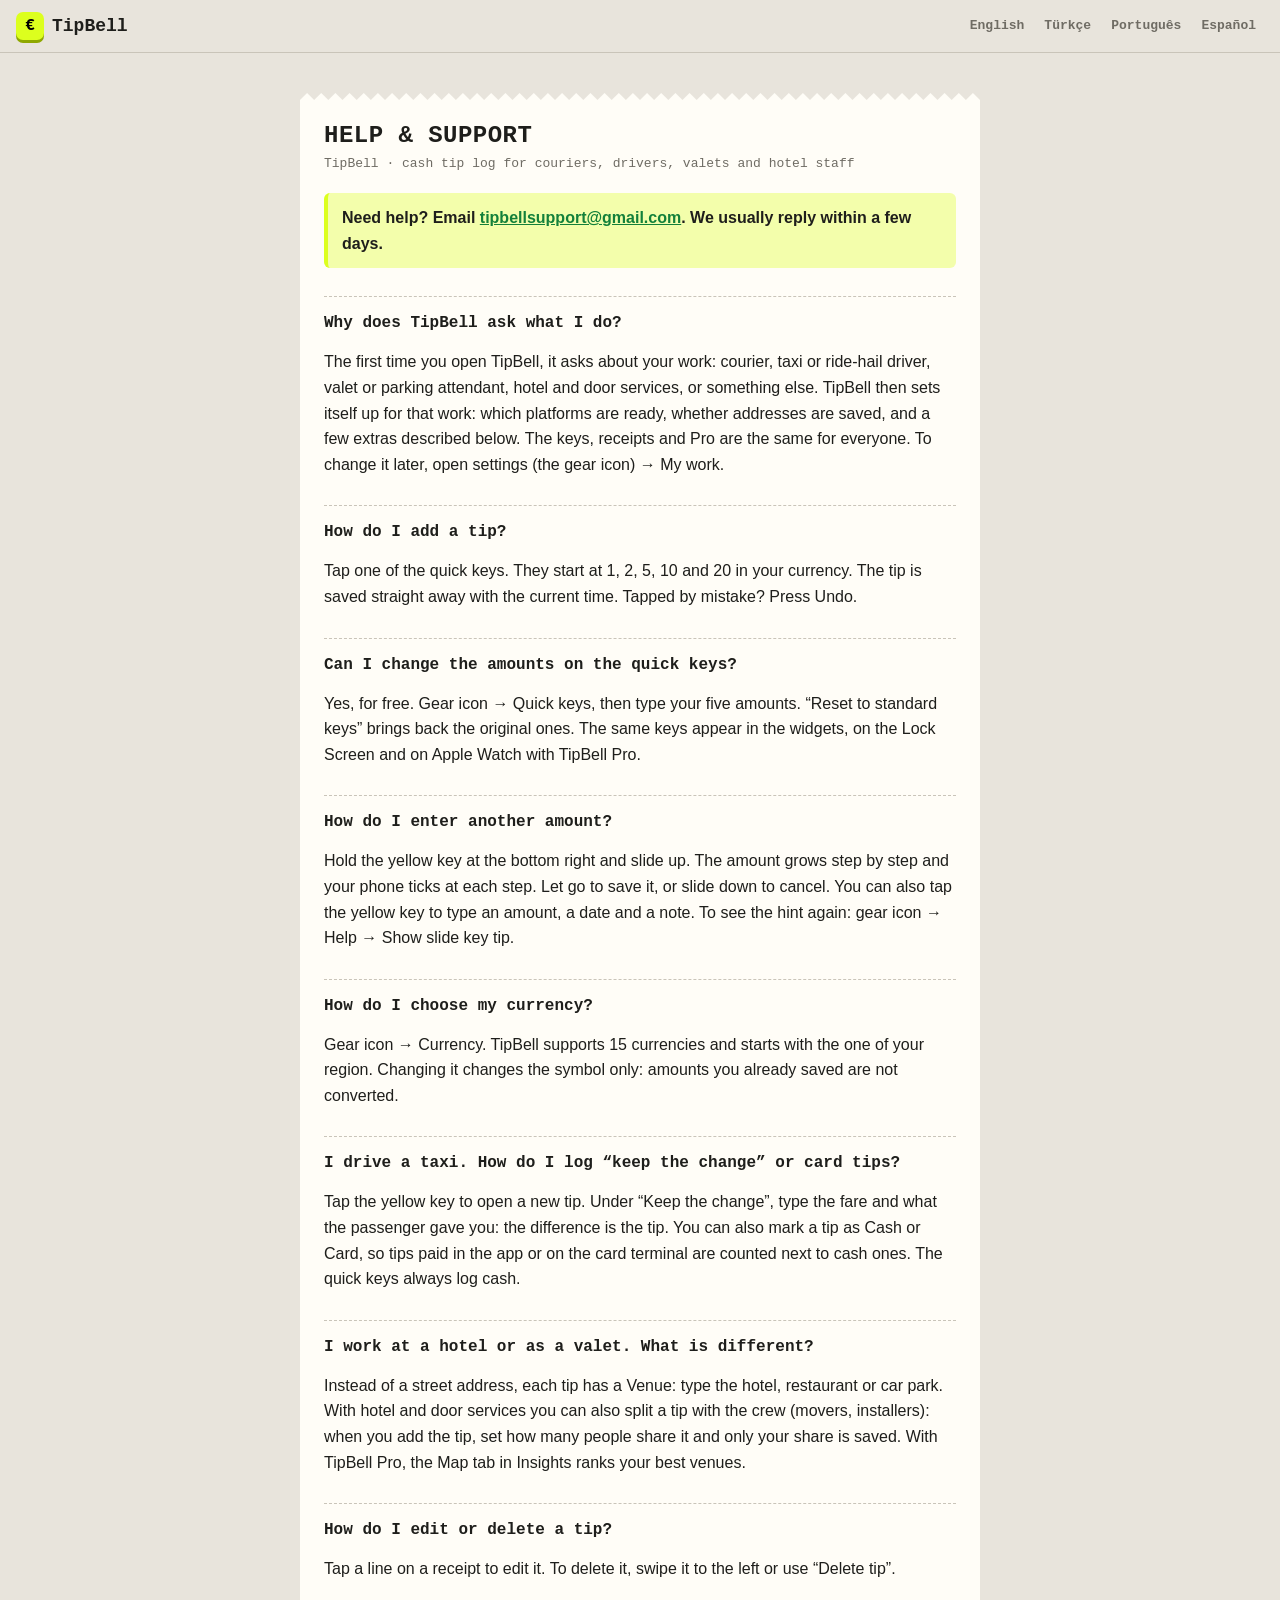
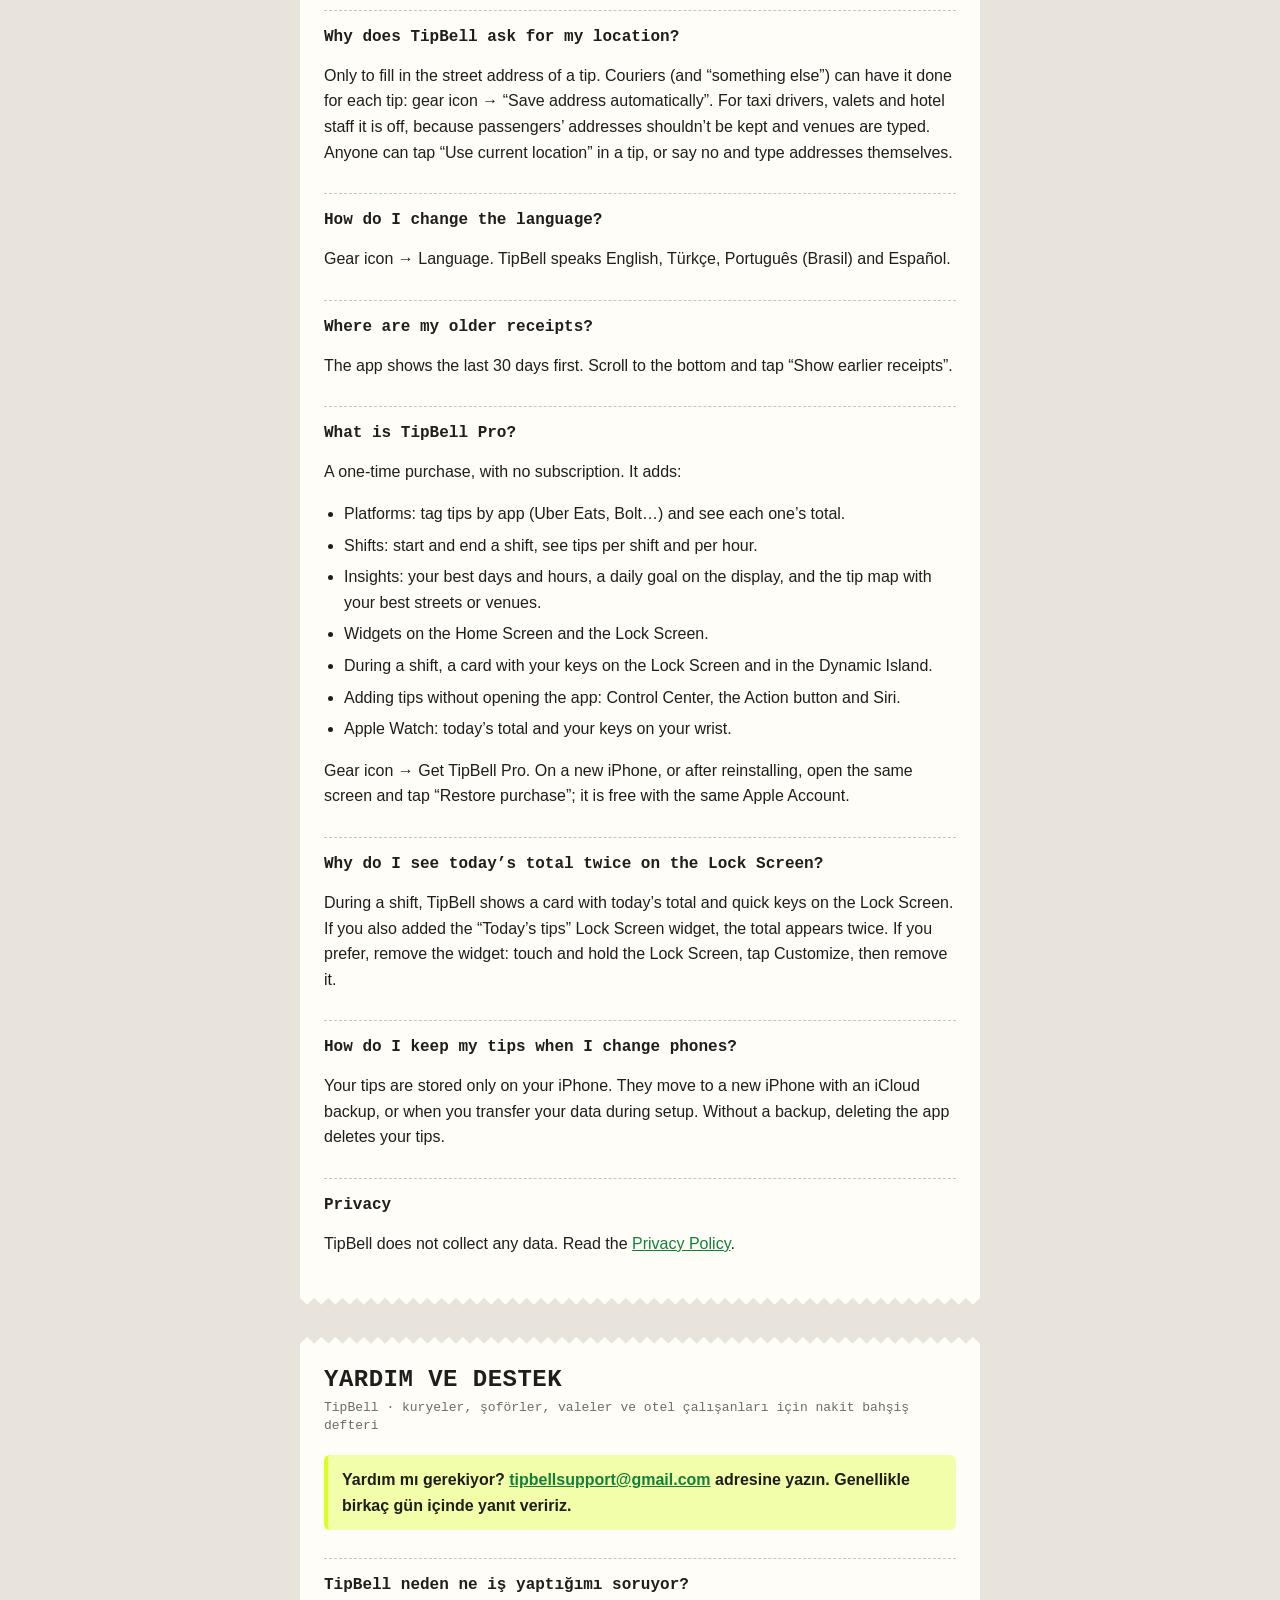
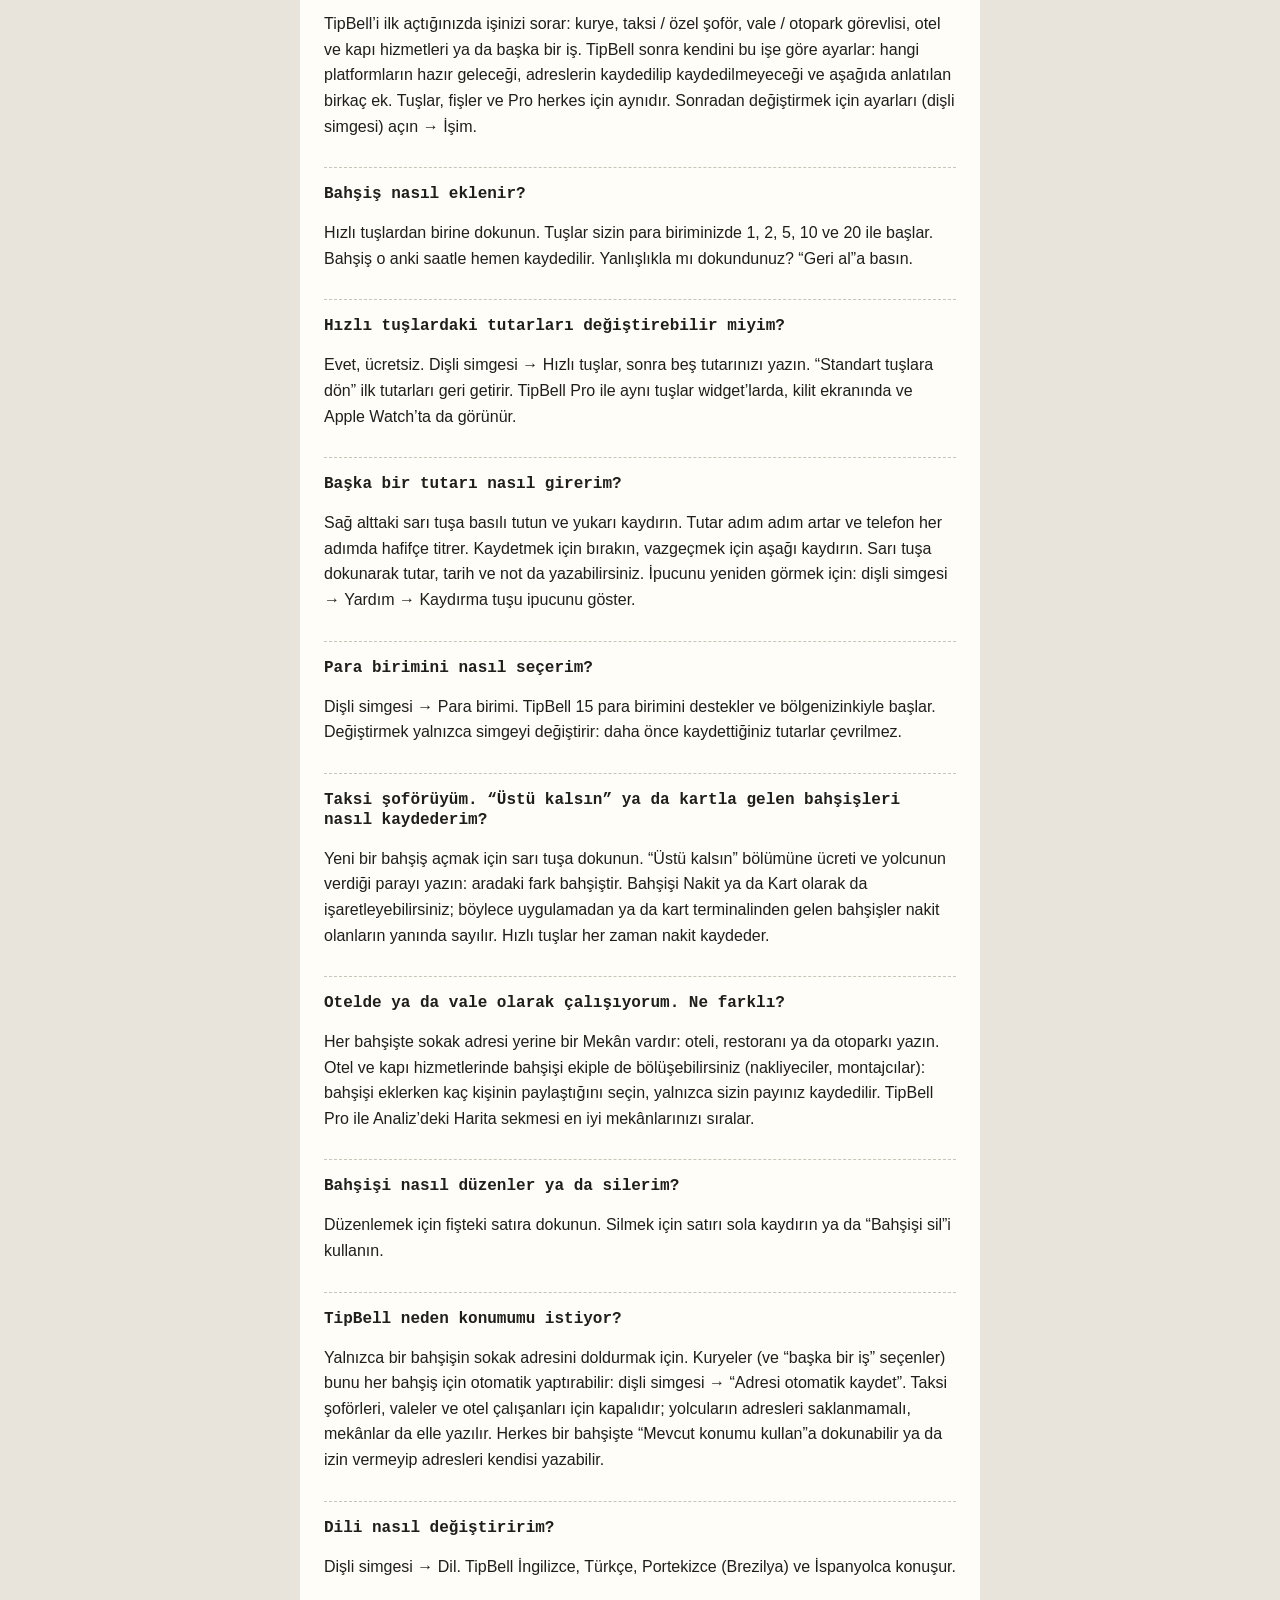
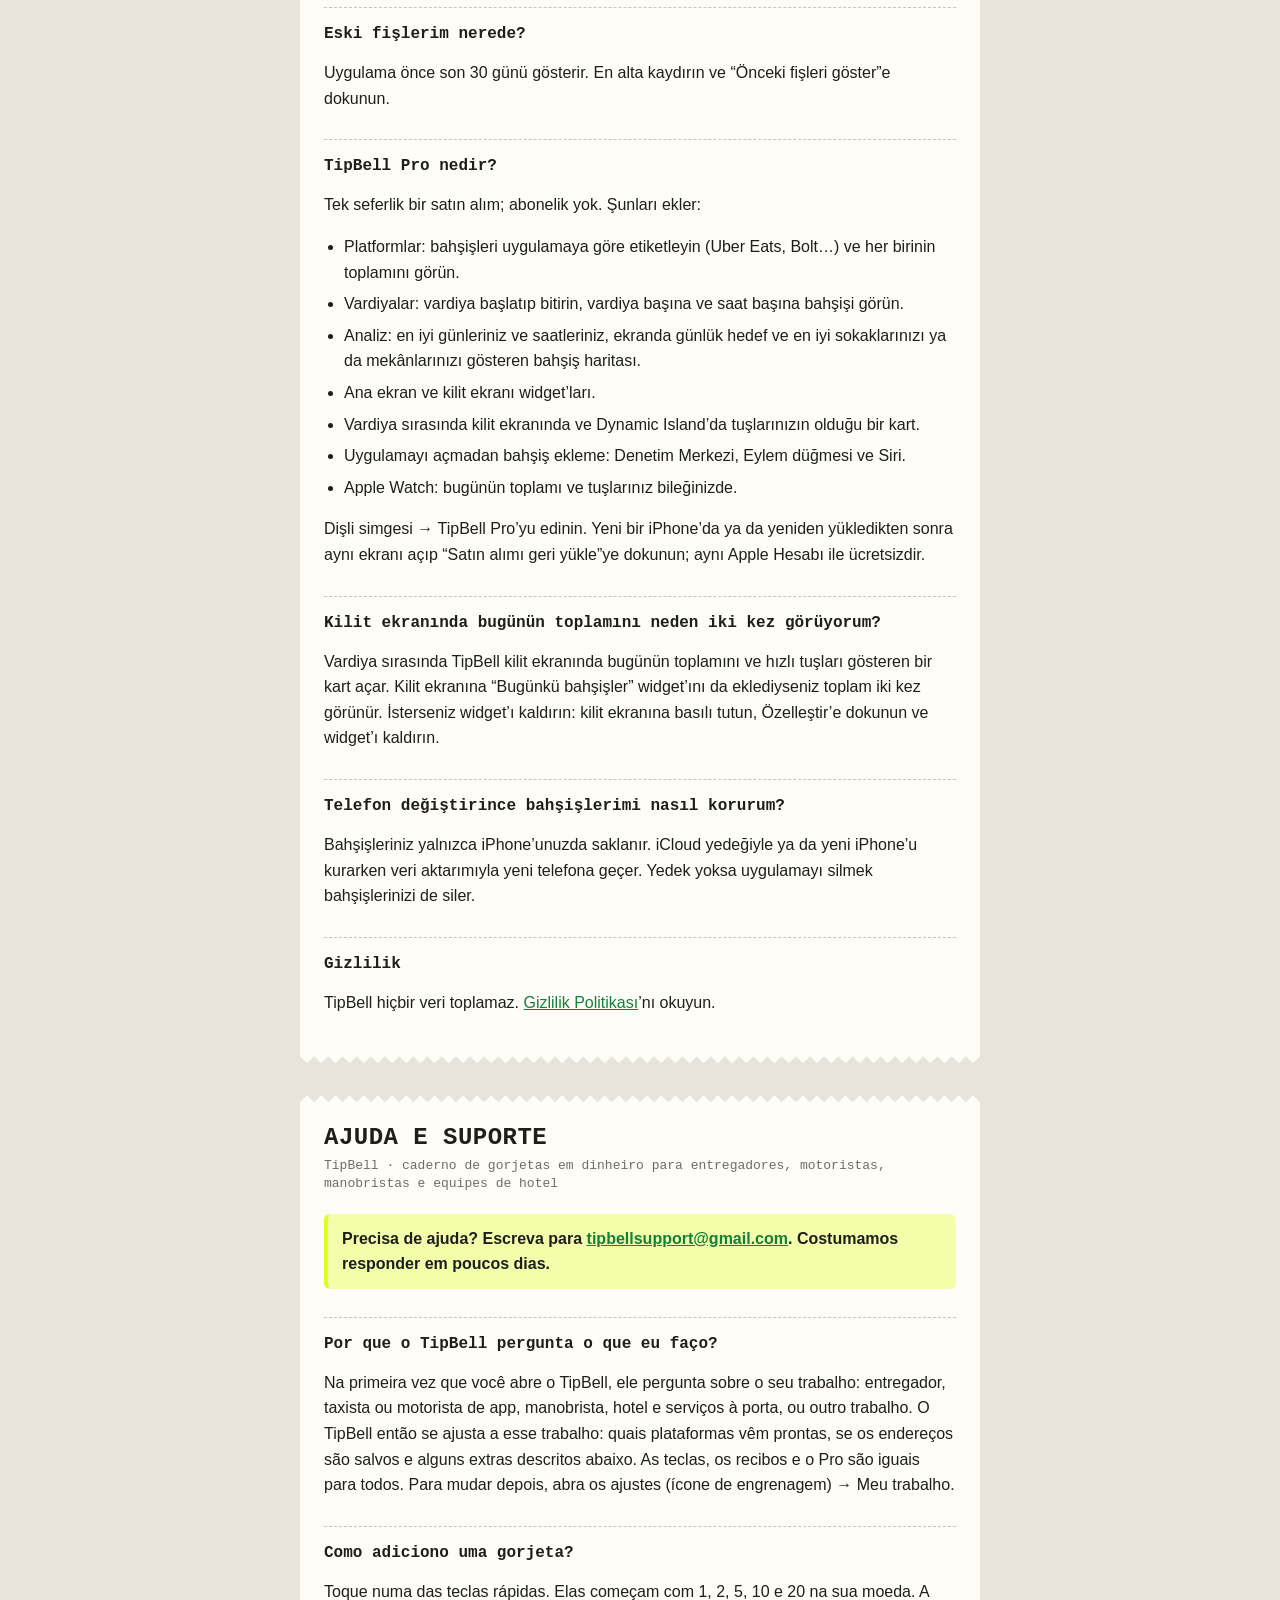
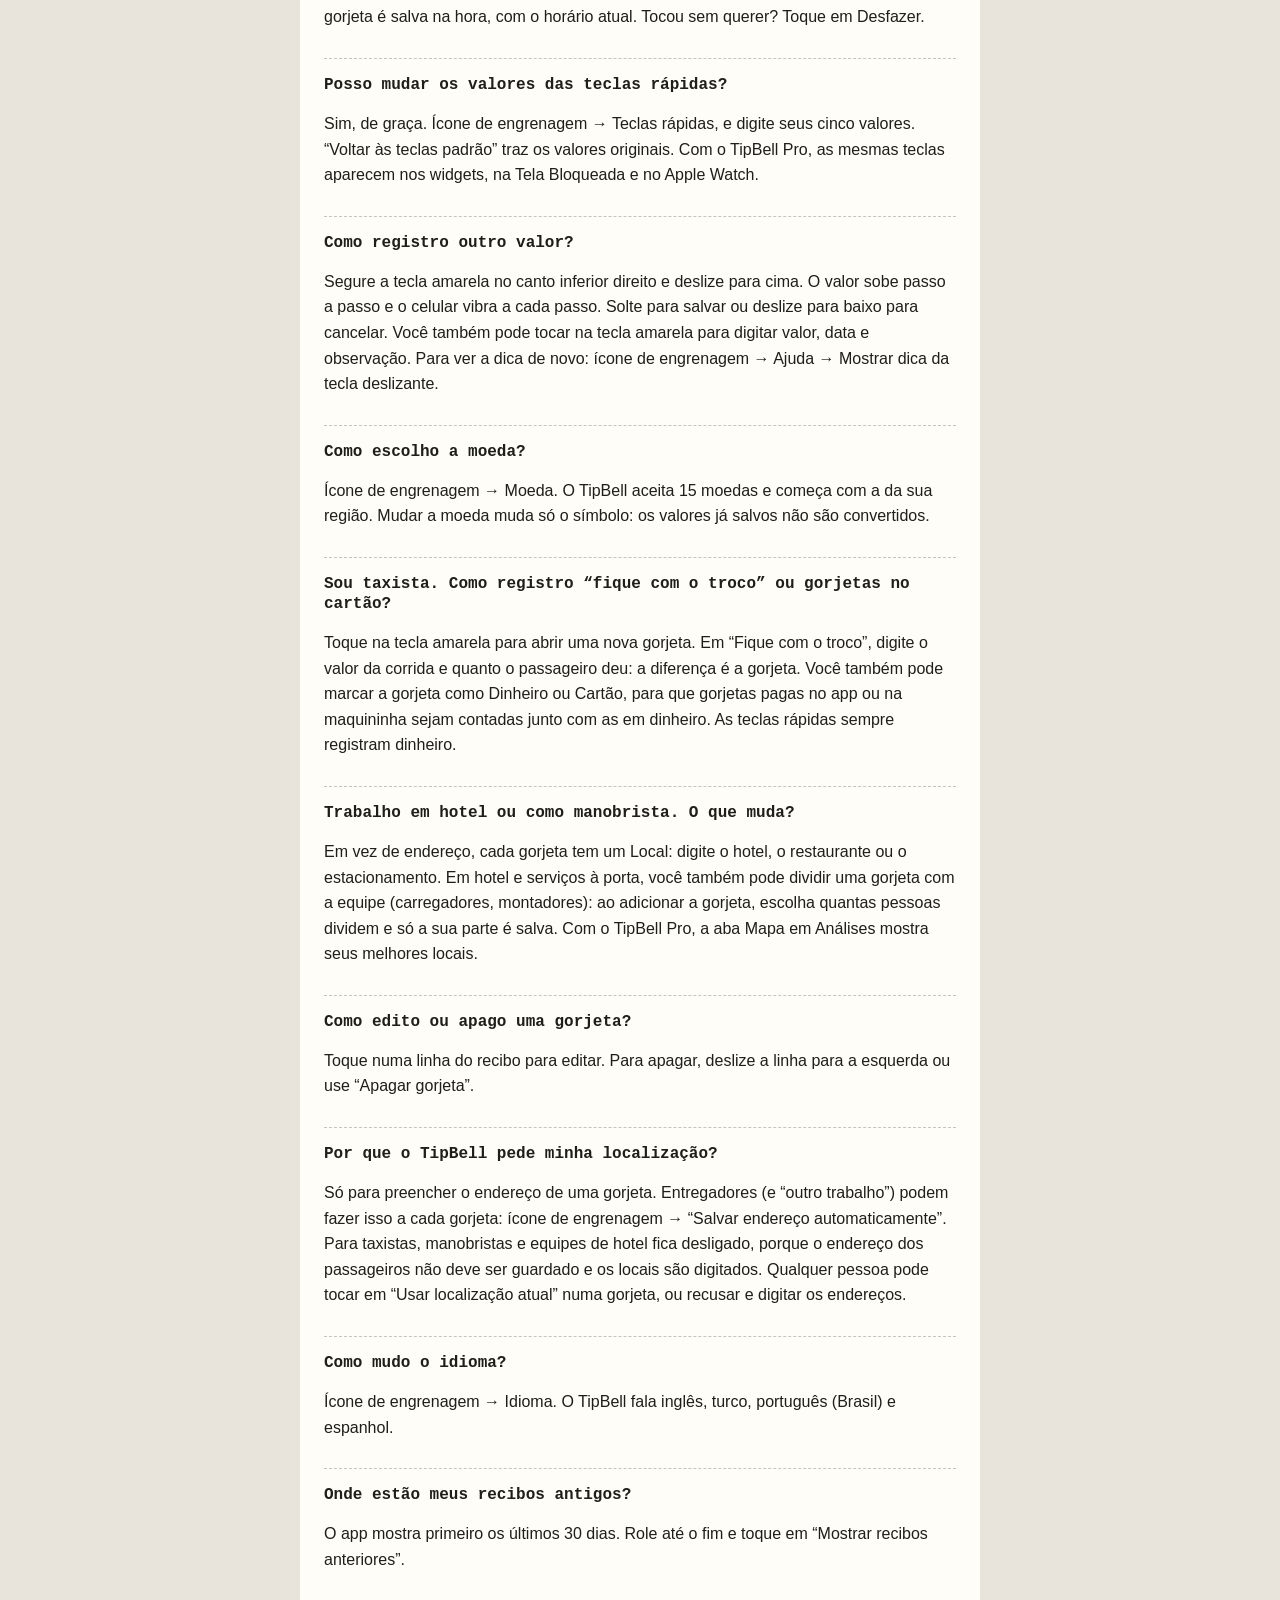
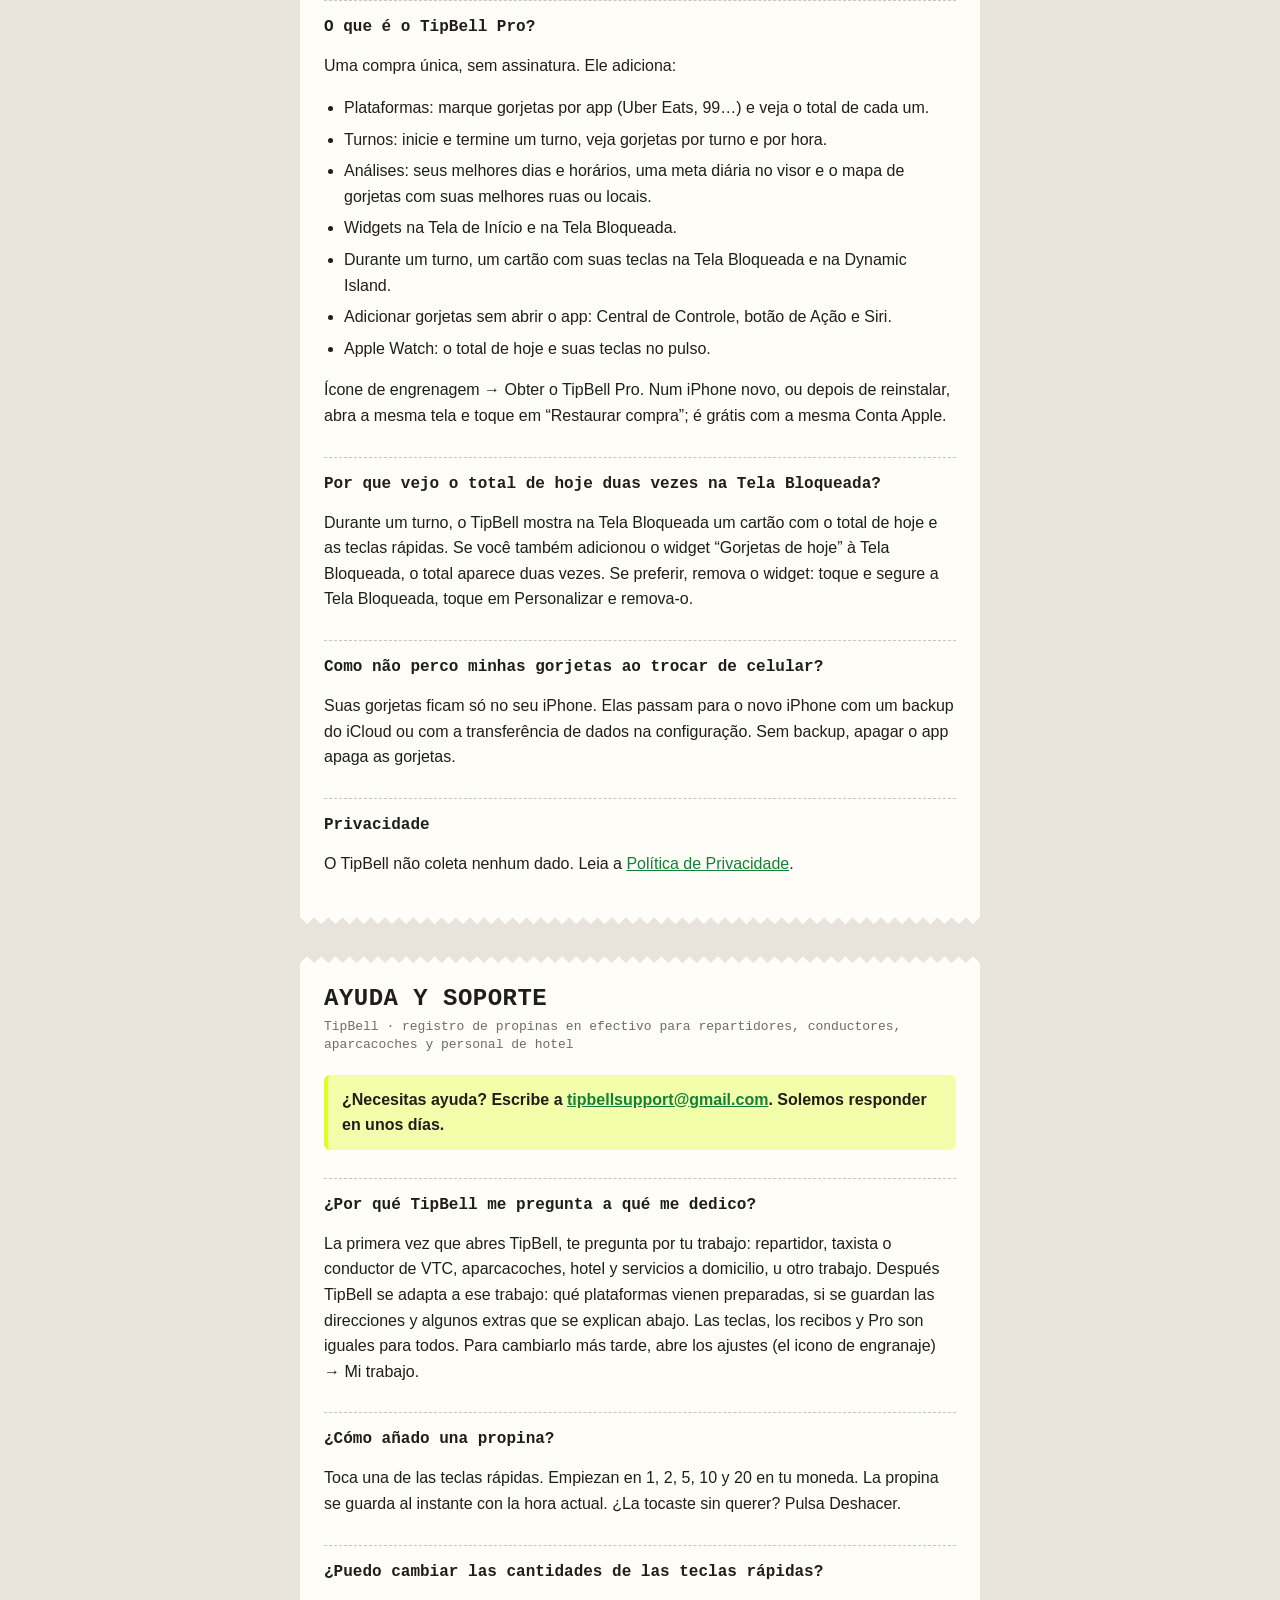
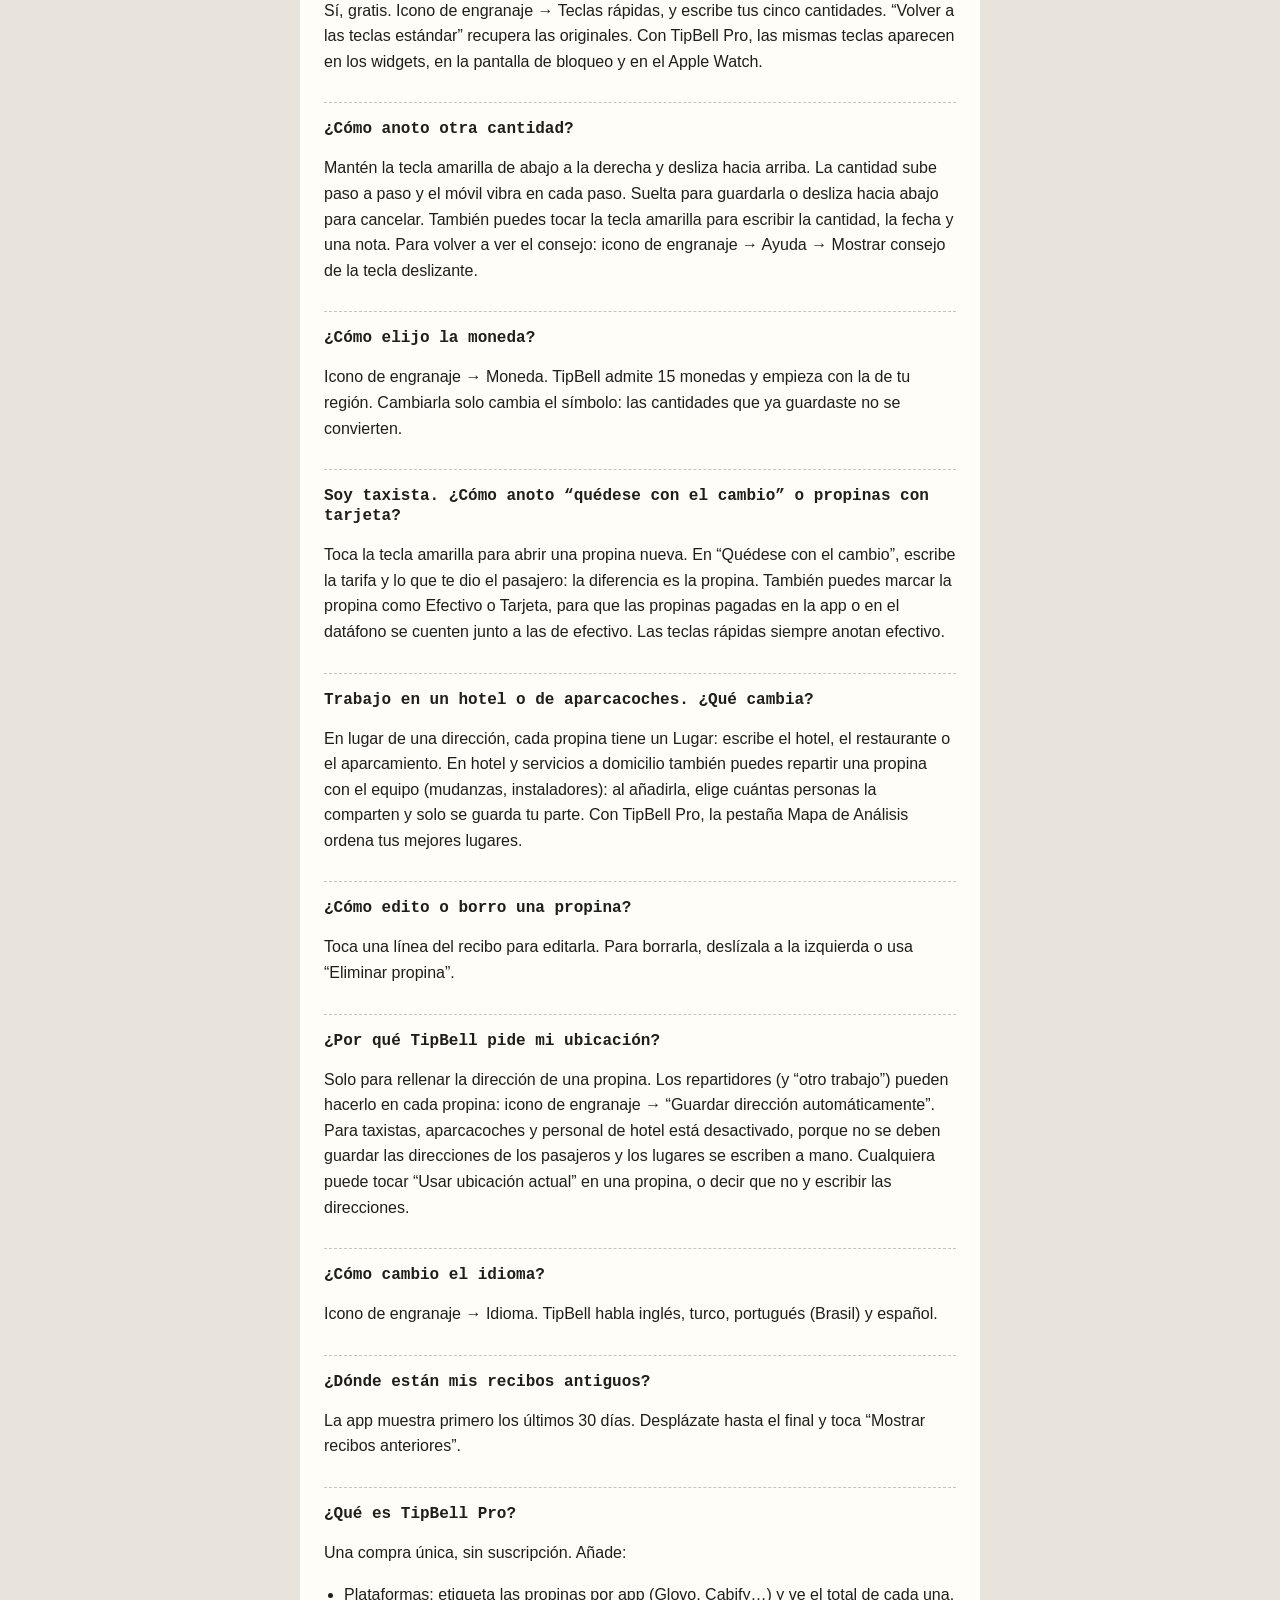
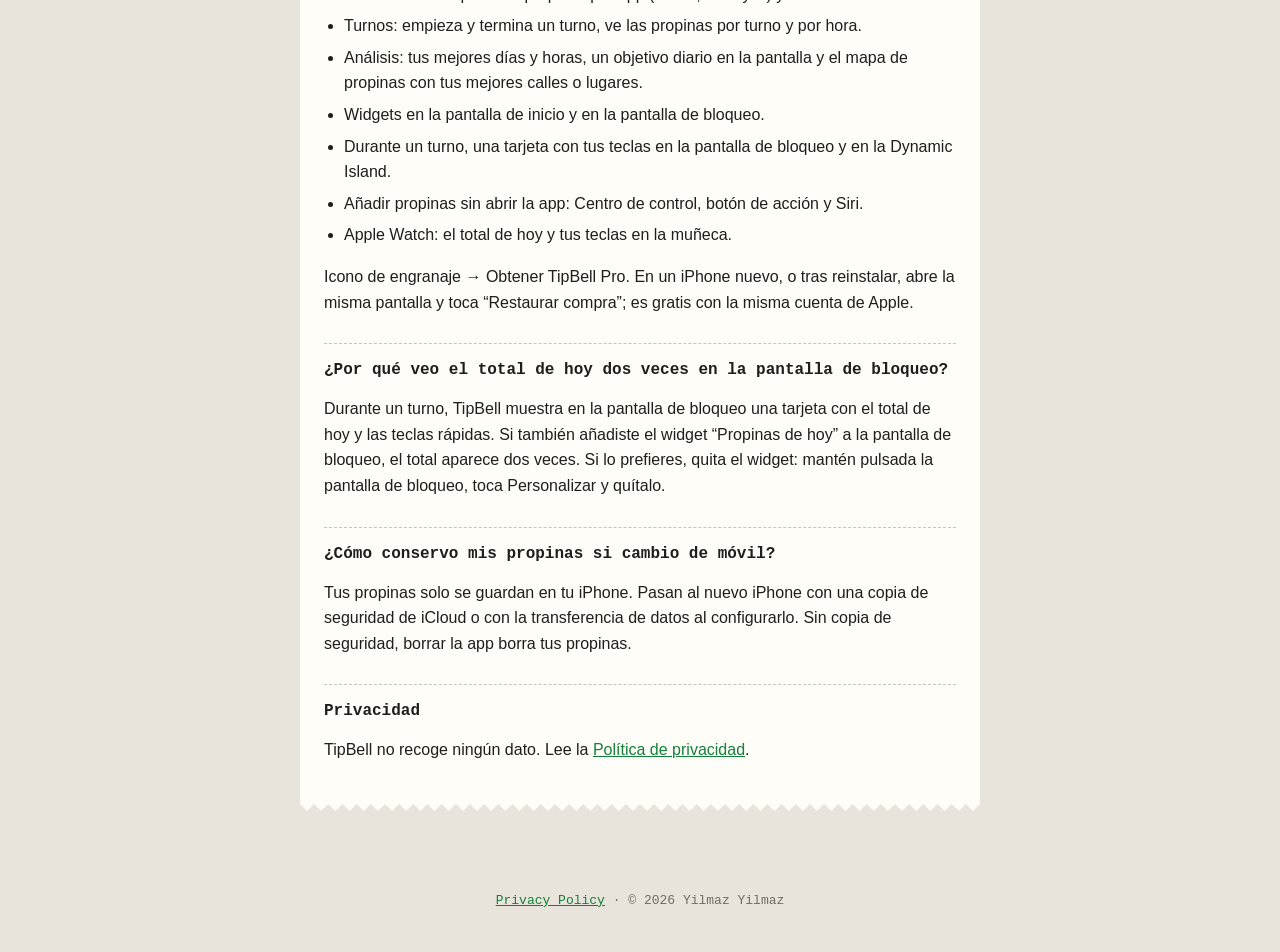
==== index.html @ 1936c44b "TipBell help and privacy pages" ====
<!doctype html>
<html lang="en">
<head>
<meta charset="utf-8">
<meta name="viewport" content="width=device-width, initial-scale=1">
<meta name="color-scheme" content="light dark">
<title>TipBell – Help &amp; Support</title>
<meta name="description" content="TipBell is a cash tip log for couriers, drivers, valets and hotel staff. Help, answers and contact.">
<link rel="stylesheet" href="style.css">
</head>
<body>
<header class="bar">
  <a class="brand" href="index.html"><span class="key">€</span>TipBell</a>
  <nav class="langs" aria-label="Language">
    <a href="#en" hreflang="en">English</a>
    <a href="#tr" hreflang="tr">Türkçe</a>
    <a href="#pt" hreflang="pt-BR">Português</a>
    <a href="#es" hreflang="es">Español</a>
  </nav>
</header>

<main>

<article class="receipt" id="en" lang="en">
  <h1>Help &amp; Support</h1>
  <p class="meta">TipBell · cash tip log for couriers, drivers, valets and hotel staff</p>
  <p class="lead">Need help? Email <a href="mailto:tipbellsupport@gmail.com">tipbellsupport@gmail.com</a>. We usually reply within a few days.</p>

  <h2>Why does TipBell ask what I do?</h2>
  <p>The first time you open TipBell, it asks about your work: courier, taxi or ride-hail driver, valet or parking attendant, hotel and door services, or something else. TipBell then sets itself up for that work: which platforms are ready, whether addresses are saved, and a few extras described below. The keys, receipts and Pro are the same for everyone. To change it later, open settings (the gear icon) → My work.</p>

  <h2>How do I add a tip?</h2>
  <p>Tap one of the quick keys. They start at 1, 2, 5, 10 and 20 in your currency. The tip is saved straight away with the current time. Tapped by mistake? Press Undo.</p>

  <h2>Can I change the amounts on the quick keys?</h2>
  <p>Yes, for free. Gear icon → Quick keys, then type your five amounts. “Reset to standard keys” brings back the original ones. The same keys appear in the widgets, on the Lock Screen and on Apple Watch with TipBell Pro.</p>

  <h2>How do I enter another amount?</h2>
  <p>Hold the yellow key at the bottom right and slide up. The amount grows step by step and your phone ticks at each step. Let go to save it, or slide down to cancel. You can also tap the yellow key to type an amount, a date and a note. To see the hint again: gear icon → Help → Show slide key tip.</p>

  <h2>How do I choose my currency?</h2>
  <p>Gear icon → Currency. TipBell supports 15 currencies and starts with the one of your region. Changing it changes the symbol only: amounts you already saved are not converted.</p>

  <h2>I drive a taxi. How do I log “keep the change” or card tips?</h2>
  <p>Tap the yellow key to open a new tip. Under “Keep the change”, type the fare and what the passenger gave you: the difference is the tip. You can also mark a tip as Cash or Card, so tips paid in the app or on the card terminal are counted next to cash ones. The quick keys always log cash.</p>

  <h2>I work at a hotel or as a valet. What is different?</h2>
  <p>Instead of a street address, each tip has a Venue: type the hotel, restaurant or car park. With hotel and door services you can also split a tip with the crew (movers, installers): when you add the tip, set how many people share it and only your share is saved. With TipBell Pro, the Map tab in Insights ranks your best venues.</p>

  <h2>How do I edit or delete a tip?</h2>
  <p>Tap a line on a receipt to edit it. To delete it, swipe it to the left or use “Delete tip”.</p>

  <h2>Why does TipBell ask for my location?</h2>
  <p>Only to fill in the street address of a tip. Couriers (and “something else”) can have it done for each tip: gear icon → “Save address automatically”. For taxi drivers, valets and hotel staff it is off, because passengers’ addresses shouldn’t be kept and venues are typed. Anyone can tap “Use current location” in a tip, or say no and type addresses themselves.</p>

  <h2>How do I change the language?</h2>
  <p>Gear icon → Language. TipBell speaks English, Türkçe, Português (Brasil) and Español.</p>

  <h2>Where are my older receipts?</h2>
  <p>The app shows the last 30 days first. Scroll to the bottom and tap “Show earlier receipts”.</p>

  <h2>What is TipBell Pro?</h2>
  <p>A one-time purchase, with no subscription. It adds:</p>
  <ul>
    <li>Platforms: tag tips by app (Uber Eats, Bolt…) and see each one’s total.</li>
    <li>Shifts: start and end a shift, see tips per shift and per hour.</li>
    <li>Insights: your best days and hours, a daily goal on the display, and the tip map with your best streets or venues.</li>
    <li>Widgets on the Home Screen and the Lock Screen.</li>
    <li>During a shift, a card with your keys on the Lock Screen and in the Dynamic Island.</li>
    <li>Adding tips without opening the app: Control Center, the Action button and Siri.</li>
    <li>Apple Watch: today’s total and your keys on your wrist.</li>
  </ul>
  <p>Gear icon → Get TipBell Pro. On a new iPhone, or after reinstalling, open the same screen and tap “Restore purchase”; it is free with the same Apple Account.</p>

  <h2>Why do I see today’s total twice on the Lock Screen?</h2>
  <p>During a shift, TipBell shows a card with today’s total and quick keys on the Lock Screen. If you also added the “Today’s tips” Lock Screen widget, the total appears twice. If you prefer, remove the widget: touch and hold the Lock Screen, tap Customize, then remove it.</p>

  <h2>How do I keep my tips when I change phones?</h2>
  <p>Your tips are stored only on your iPhone. They move to a new iPhone with an iCloud backup, or when you transfer your data during setup. Without a backup, deleting the app deletes your tips.</p>

  <h2>Privacy</h2>
  <p>TipBell does not collect any data. Read the <a href="privacy.html#en">Privacy Policy</a>.</p>
</article>

<article class="receipt" id="tr" lang="tr">
  <h1>Yardım ve Destek</h1>
  <p class="meta">TipBell · kuryeler, şoförler, valeler ve otel çalışanları için nakit bahşiş defteri</p>
  <p class="lead">Yardım mı gerekiyor? <a href="mailto:tipbellsupport@gmail.com">tipbellsupport@gmail.com</a> adresine yazın. Genellikle birkaç gün içinde yanıt veririz.</p>

  <h2>TipBell neden ne iş yaptığımı soruyor?</h2>
  <p>TipBell’i ilk açtığınızda işinizi sorar: kurye, taksi / özel şoför, vale / otopark görevlisi, otel ve kapı hizmetleri ya da başka bir iş. TipBell sonra kendini bu işe göre ayarlar: hangi platformların hazır geleceği, adreslerin kaydedilip kaydedilmeyeceği ve aşağıda anlatılan birkaç ek. Tuşlar, fişler ve Pro herkes için aynıdır. Sonradan değiştirmek için ayarları (dişli simgesi) açın → İşim.</p>

  <h2>Bahşiş nasıl eklenir?</h2>
  <p>Hızlı tuşlardan birine dokunun. Tuşlar sizin para biriminizde 1, 2, 5, 10 ve 20 ile başlar. Bahşiş o anki saatle hemen kaydedilir. Yanlışlıkla mı dokundunuz? “Geri al”a basın.</p>

  <h2>Hızlı tuşlardaki tutarları değiştirebilir miyim?</h2>
  <p>Evet, ücretsiz. Dişli simgesi → Hızlı tuşlar, sonra beş tutarınızı yazın. “Standart tuşlara dön” ilk tutarları geri getirir. TipBell Pro ile aynı tuşlar widget’larda, kilit ekranında ve Apple Watch’ta da görünür.</p>

  <h2>Başka bir tutarı nasıl girerim?</h2>
  <p>Sağ alttaki sarı tuşa basılı tutun ve yukarı kaydırın. Tutar adım adım artar ve telefon her adımda hafifçe titrer. Kaydetmek için bırakın, vazgeçmek için aşağı kaydırın. Sarı tuşa dokunarak tutar, tarih ve not da yazabilirsiniz. İpucunu yeniden görmek için: dişli simgesi → Yardım → Kaydırma tuşu ipucunu göster.</p>

  <h2>Para birimini nasıl seçerim?</h2>
  <p>Dişli simgesi → Para birimi. TipBell 15 para birimini destekler ve bölgenizinkiyle başlar. Değiştirmek yalnızca simgeyi değiştirir: daha önce kaydettiğiniz tutarlar çevrilmez.</p>

  <h2>Taksi şoförüyüm. “Üstü kalsın” ya da kartla gelen bahşişleri nasıl kaydederim?</h2>
  <p>Yeni bir bahşiş açmak için sarı tuşa dokunun. “Üstü kalsın” bölümüne ücreti ve yolcunun verdiği parayı yazın: aradaki fark bahşiştir. Bahşişi Nakit ya da Kart olarak da işaretleyebilirsiniz; böylece uygulamadan ya da kart terminalinden gelen bahşişler nakit olanların yanında sayılır. Hızlı tuşlar her zaman nakit kaydeder.</p>

  <h2>Otelde ya da vale olarak çalışıyorum. Ne farklı?</h2>
  <p>Her bahşişte sokak adresi yerine bir Mekân vardır: oteli, restoranı ya da otoparkı yazın. Otel ve kapı hizmetlerinde bahşişi ekiple de bölüşebilirsiniz (nakliyeciler, montajcılar): bahşişi eklerken kaç kişinin paylaştığını seçin, yalnızca sizin payınız kaydedilir. TipBell Pro ile Analiz’deki Harita sekmesi en iyi mekânlarınızı sıralar.</p>

  <h2>Bahşişi nasıl düzenler ya da silerim?</h2>
  <p>Düzenlemek için fişteki satıra dokunun. Silmek için satırı sola kaydırın ya da “Bahşişi sil”i kullanın.</p>

  <h2>TipBell neden konumumu istiyor?</h2>
  <p>Yalnızca bir bahşişin sokak adresini doldurmak için. Kuryeler (ve “başka bir iş” seçenler) bunu her bahşiş için otomatik yaptırabilir: dişli simgesi → “Adresi otomatik kaydet”. Taksi şoförleri, valeler ve otel çalışanları için kapalıdır; yolcuların adresleri saklanmamalı, mekânlar da elle yazılır. Herkes bir bahşişte “Mevcut konumu kullan”a dokunabilir ya da izin vermeyip adresleri kendisi yazabilir.</p>

  <h2>Dili nasıl değiştiririm?</h2>
  <p>Dişli simgesi → Dil. TipBell İngilizce, Türkçe, Portekizce (Brezilya) ve İspanyolca konuşur.</p>

  <h2>Eski fişlerim nerede?</h2>
  <p>Uygulama önce son 30 günü gösterir. En alta kaydırın ve “Önceki fişleri göster”e dokunun.</p>

  <h2>TipBell Pro nedir?</h2>
  <p>Tek seferlik bir satın alım; abonelik yok. Şunları ekler:</p>
  <ul>
    <li>Platformlar: bahşişleri uygulamaya göre etiketleyin (Uber Eats, Bolt…) ve her birinin toplamını görün.</li>
    <li>Vardiyalar: vardiya başlatıp bitirin, vardiya başına ve saat başına bahşişi görün.</li>
    <li>Analiz: en iyi günleriniz ve saatleriniz, ekranda günlük hedef ve en iyi sokaklarınızı ya da mekânlarınızı gösteren bahşiş haritası.</li>
    <li>Ana ekran ve kilit ekranı widget’ları.</li>
    <li>Vardiya sırasında kilit ekranında ve Dynamic Island’da tuşlarınızın olduğu bir kart.</li>
    <li>Uygulamayı açmadan bahşiş ekleme: Denetim Merkezi, Eylem düğmesi ve Siri.</li>
    <li>Apple Watch: bugünün toplamı ve tuşlarınız bileğinizde.</li>
  </ul>
  <p>Dişli simgesi → TipBell Pro’yu edinin. Yeni bir iPhone’da ya da yeniden yükledikten sonra aynı ekranı açıp “Satın alımı geri yükle”ye dokunun; aynı Apple Hesabı ile ücretsizdir.</p>

  <h2>Kilit ekranında bugünün toplamını neden iki kez görüyorum?</h2>
  <p>Vardiya sırasında TipBell kilit ekranında bugünün toplamını ve hızlı tuşları gösteren bir kart açar. Kilit ekranına “Bugünkü bahşişler” widget’ını da eklediyseniz toplam iki kez görünür. İsterseniz widget’ı kaldırın: kilit ekranına basılı tutun, Özelleştir’e dokunun ve widget’ı kaldırın.</p>

  <h2>Telefon değiştirince bahşişlerimi nasıl korurum?</h2>
  <p>Bahşişleriniz yalnızca iPhone’unuzda saklanır. iCloud yedeğiyle ya da yeni iPhone’u kurarken veri aktarımıyla yeni telefona geçer. Yedek yoksa uygulamayı silmek bahşişlerinizi de siler.</p>

  <h2>Gizlilik</h2>
  <p>TipBell hiçbir veri toplamaz. <a href="privacy.html#tr">Gizlilik Politikası</a>’nı okuyun.</p>
</article>

<article class="receipt" id="pt" lang="pt-BR">
  <h1>Ajuda e Suporte</h1>
  <p class="meta">TipBell · caderno de gorjetas em dinheiro para entregadores, motoristas, manobristas e equipes de hotel</p>
  <p class="lead">Precisa de ajuda? Escreva para <a href="mailto:tipbellsupport@gmail.com">tipbellsupport@gmail.com</a>. Costumamos responder em poucos dias.</p>

  <h2>Por que o TipBell pergunta o que eu faço?</h2>
  <p>Na primeira vez que você abre o TipBell, ele pergunta sobre o seu trabalho: entregador, taxista ou motorista de app, manobrista, hotel e serviços à porta, ou outro trabalho. O TipBell então se ajusta a esse trabalho: quais plataformas vêm prontas, se os endereços são salvos e alguns extras descritos abaixo. As teclas, os recibos e o Pro são iguais para todos. Para mudar depois, abra os ajustes (ícone de engrenagem) → Meu trabalho.</p>

  <h2>Como adiciono uma gorjeta?</h2>
  <p>Toque numa das teclas rápidas. Elas começam com 1, 2, 5, 10 e 20 na sua moeda. A gorjeta é salva na hora, com o horário atual. Tocou sem querer? Toque em Desfazer.</p>

  <h2>Posso mudar os valores das teclas rápidas?</h2>
  <p>Sim, de graça. Ícone de engrenagem → Teclas rápidas, e digite seus cinco valores. “Voltar às teclas padrão” traz os valores originais. Com o TipBell Pro, as mesmas teclas aparecem nos widgets, na Tela Bloqueada e no Apple Watch.</p>

  <h2>Como registro outro valor?</h2>
  <p>Segure a tecla amarela no canto inferior direito e deslize para cima. O valor sobe passo a passo e o celular vibra a cada passo. Solte para salvar ou deslize para baixo para cancelar. Você também pode tocar na tecla amarela para digitar valor, data e observação. Para ver a dica de novo: ícone de engrenagem → Ajuda → Mostrar dica da tecla deslizante.</p>

  <h2>Como escolho a moeda?</h2>
  <p>Ícone de engrenagem → Moeda. O TipBell aceita 15 moedas e começa com a da sua região. Mudar a moeda muda só o símbolo: os valores já salvos não são convertidos.</p>

  <h2>Sou taxista. Como registro “fique com o troco” ou gorjetas no cartão?</h2>
  <p>Toque na tecla amarela para abrir uma nova gorjeta. Em “Fique com o troco”, digite o valor da corrida e quanto o passageiro deu: a diferença é a gorjeta. Você também pode marcar a gorjeta como Dinheiro ou Cartão, para que gorjetas pagas no app ou na maquininha sejam contadas junto com as em dinheiro. As teclas rápidas sempre registram dinheiro.</p>

  <h2>Trabalho em hotel ou como manobrista. O que muda?</h2>
  <p>Em vez de endereço, cada gorjeta tem um Local: digite o hotel, o restaurante ou o estacionamento. Em hotel e serviços à porta, você também pode dividir uma gorjeta com a equipe (carregadores, montadores): ao adicionar a gorjeta, escolha quantas pessoas dividem e só a sua parte é salva. Com o TipBell Pro, a aba Mapa em Análises mostra seus melhores locais.</p>

  <h2>Como edito ou apago uma gorjeta?</h2>
  <p>Toque numa linha do recibo para editar. Para apagar, deslize a linha para a esquerda ou use “Apagar gorjeta”.</p>

  <h2>Por que o TipBell pede minha localização?</h2>
  <p>Só para preencher o endereço de uma gorjeta. Entregadores (e “outro trabalho”) podem fazer isso a cada gorjeta: ícone de engrenagem → “Salvar endereço automaticamente”. Para taxistas, manobristas e equipes de hotel fica desligado, porque o endereço dos passageiros não deve ser guardado e os locais são digitados. Qualquer pessoa pode tocar em “Usar localização atual” numa gorjeta, ou recusar e digitar os endereços.</p>

  <h2>Como mudo o idioma?</h2>
  <p>Ícone de engrenagem → Idioma. O TipBell fala inglês, turco, português (Brasil) e espanhol.</p>

  <h2>Onde estão meus recibos antigos?</h2>
  <p>O app mostra primeiro os últimos 30 dias. Role até o fim e toque em “Mostrar recibos anteriores”.</p>

  <h2>O que é o TipBell Pro?</h2>
  <p>Uma compra única, sem assinatura. Ele adiciona:</p>
  <ul>
    <li>Plataformas: marque gorjetas por app (Uber Eats, 99…) e veja o total de cada um.</li>
    <li>Turnos: inicie e termine um turno, veja gorjetas por turno e por hora.</li>
    <li>Análises: seus melhores dias e horários, uma meta diária no visor e o mapa de gorjetas com suas melhores ruas ou locais.</li>
    <li>Widgets na Tela de Início e na Tela Bloqueada.</li>
    <li>Durante um turno, um cartão com suas teclas na Tela Bloqueada e na Dynamic Island.</li>
    <li>Adicionar gorjetas sem abrir o app: Central de Controle, botão de Ação e Siri.</li>
    <li>Apple Watch: o total de hoje e suas teclas no pulso.</li>
  </ul>
  <p>Ícone de engrenagem → Obter o TipBell Pro. Num iPhone novo, ou depois de reinstalar, abra a mesma tela e toque em “Restaurar compra”; é grátis com a mesma Conta Apple.</p>

  <h2>Por que vejo o total de hoje duas vezes na Tela Bloqueada?</h2>
  <p>Durante um turno, o TipBell mostra na Tela Bloqueada um cartão com o total de hoje e as teclas rápidas. Se você também adicionou o widget “Gorjetas de hoje” à Tela Bloqueada, o total aparece duas vezes. Se preferir, remova o widget: toque e segure a Tela Bloqueada, toque em Personalizar e remova-o.</p>

  <h2>Como não perco minhas gorjetas ao trocar de celular?</h2>
  <p>Suas gorjetas ficam só no seu iPhone. Elas passam para o novo iPhone com um backup do iCloud ou com a transferência de dados na configuração. Sem backup, apagar o app apaga as gorjetas.</p>

  <h2>Privacidade</h2>
  <p>O TipBell não coleta nenhum dado. Leia a <a href="privacy.html#pt">Política de Privacidade</a>.</p>
</article>

<article class="receipt" id="es" lang="es">
  <h1>Ayuda y soporte</h1>
  <p class="meta">TipBell · registro de propinas en efectivo para repartidores, conductores, aparcacoches y personal de hotel</p>
  <p class="lead">¿Necesitas ayuda? Escribe a <a href="mailto:tipbellsupport@gmail.com">tipbellsupport@gmail.com</a>. Solemos responder en unos días.</p>

  <h2>¿Por qué TipBell me pregunta a qué me dedico?</h2>
  <p>La primera vez que abres TipBell, te pregunta por tu trabajo: repartidor, taxista o conductor de VTC, aparcacoches, hotel y servicios a domicilio, u otro trabajo. Después TipBell se adapta a ese trabajo: qué plataformas vienen preparadas, si se guardan las direcciones y algunos extras que se explican abajo. Las teclas, los recibos y Pro son iguales para todos. Para cambiarlo más tarde, abre los ajustes (el icono de engranaje) → Mi trabajo.</p>

  <h2>¿Cómo añado una propina?</h2>
  <p>Toca una de las teclas rápidas. Empiezan en 1, 2, 5, 10 y 20 en tu moneda. La propina se guarda al instante con la hora actual. ¿La tocaste sin querer? Pulsa Deshacer.</p>

  <h2>¿Puedo cambiar las cantidades de las teclas rápidas?</h2>
  <p>Sí, gratis. Icono de engranaje → Teclas rápidas, y escribe tus cinco cantidades. “Volver a las teclas estándar” recupera las originales. Con TipBell Pro, las mismas teclas aparecen en los widgets, en la pantalla de bloqueo y en el Apple Watch.</p>

  <h2>¿Cómo anoto otra cantidad?</h2>
  <p>Mantén la tecla amarilla de abajo a la derecha y desliza hacia arriba. La cantidad sube paso a paso y el móvil vibra en cada paso. Suelta para guardarla o desliza hacia abajo para cancelar. También puedes tocar la tecla amarilla para escribir la cantidad, la fecha y una nota. Para volver a ver el consejo: icono de engranaje → Ayuda → Mostrar consejo de la tecla deslizante.</p>

  <h2>¿Cómo elijo la moneda?</h2>
  <p>Icono de engranaje → Moneda. TipBell admite 15 monedas y empieza con la de tu región. Cambiarla solo cambia el símbolo: las cantidades que ya guardaste no se convierten.</p>

  <h2>Soy taxista. ¿Cómo anoto “quédese con el cambio” o propinas con tarjeta?</h2>
  <p>Toca la tecla amarilla para abrir una propina nueva. En “Quédese con el cambio”, escribe la tarifa y lo que te dio el pasajero: la diferencia es la propina. También puedes marcar la propina como Efectivo o Tarjeta, para que las propinas pagadas en la app o en el datáfono se cuenten junto a las de efectivo. Las teclas rápidas siempre anotan efectivo.</p>

  <h2>Trabajo en un hotel o de aparcacoches. ¿Qué cambia?</h2>
  <p>En lugar de una dirección, cada propina tiene un Lugar: escribe el hotel, el restaurante o el aparcamiento. En hotel y servicios a domicilio también puedes repartir una propina con el equipo (mudanzas, instaladores): al añadirla, elige cuántas personas la comparten y solo se guarda tu parte. Con TipBell Pro, la pestaña Mapa de Análisis ordena tus mejores lugares.</p>

  <h2>¿Cómo edito o borro una propina?</h2>
  <p>Toca una línea del recibo para editarla. Para borrarla, deslízala a la izquierda o usa “Eliminar propina”.</p>

  <h2>¿Por qué TipBell pide mi ubicación?</h2>
  <p>Solo para rellenar la dirección de una propina. Los repartidores (y “otro trabajo”) pueden hacerlo en cada propina: icono de engranaje → “Guardar dirección automáticamente”. Para taxistas, aparcacoches y personal de hotel está desactivado, porque no se deben guardar las direcciones de los pasajeros y los lugares se escriben a mano. Cualquiera puede tocar “Usar ubicación actual” en una propina, o decir que no y escribir las direcciones.</p>

  <h2>¿Cómo cambio el idioma?</h2>
  <p>Icono de engranaje → Idioma. TipBell habla inglés, turco, portugués (Brasil) y español.</p>

  <h2>¿Dónde están mis recibos antiguos?</h2>
  <p>La app muestra primero los últimos 30 días. Desplázate hasta el final y toca “Mostrar recibos anteriores”.</p>

  <h2>¿Qué es TipBell Pro?</h2>
  <p>Una compra única, sin suscripción. Añade:</p>
  <ul>
    <li>Plataformas: etiqueta las propinas por app (Glovo, Cabify…) y ve el total de cada una.</li>
    <li>Turnos: empieza y termina un turno, ve las propinas por turno y por hora.</li>
    <li>Análisis: tus mejores días y horas, un objetivo diario en la pantalla y el mapa de propinas con tus mejores calles o lugares.</li>
    <li>Widgets en la pantalla de inicio y en la pantalla de bloqueo.</li>
    <li>Durante un turno, una tarjeta con tus teclas en la pantalla de bloqueo y en la Dynamic Island.</li>
    <li>Añadir propinas sin abrir la app: Centro de control, botón de acción y Siri.</li>
    <li>Apple Watch: el total de hoy y tus teclas en la muñeca.</li>
  </ul>
  <p>Icono de engranaje → Obtener TipBell Pro. En un iPhone nuevo, o tras reinstalar, abre la misma pantalla y toca “Restaurar compra”; es gratis con la misma cuenta de Apple.</p>

  <h2>¿Por qué veo el total de hoy dos veces en la pantalla de bloqueo?</h2>
  <p>Durante un turno, TipBell muestra en la pantalla de bloqueo una tarjeta con el total de hoy y las teclas rápidas. Si también añadiste el widget “Propinas de hoy” a la pantalla de bloqueo, el total aparece dos veces. Si lo prefieres, quita el widget: mantén pulsada la pantalla de bloqueo, toca Personalizar y quítalo.</p>

  <h2>¿Cómo conservo mis propinas si cambio de móvil?</h2>
  <p>Tus propinas solo se guardan en tu iPhone. Pasan al nuevo iPhone con una copia de seguridad de iCloud o con la transferencia de datos al configurarlo. Sin copia de seguridad, borrar la app borra tus propinas.</p>

  <h2>Privacidad</h2>
  <p>TipBell no recoge ningún dato. Lee la <a href="privacy.html#es">Política de privacidad</a>.</p>
</article>

</main>

<footer>
  <a href="privacy.html">Privacy Policy</a> · © 2026 Yilmaz Yilmaz
</footer>
</body>
</html>
---- style.css ----
/* TipBell website: receipt paper on a counter, same palette as the app. No external fonts or scripts. */
:root {
  --counter: #E8E4DC;
  --paper: #FFFDF7;
  --ink: #1E1E1B;
  --soft: #6F6C64;
  --rule: #C9C4B9;
  --hivis: #DCFF1E;
  --link: #13803A;
  --mono: ui-monospace, "SF Mono", Menlo, Consolas, monospace;
  --sans: -apple-system, BlinkMacSystemFont, "Segoe UI", Roboto, sans-serif;
}
@media (prefers-color-scheme: dark) {
  :root {
    --counter: #0C0D0C;
    --paper: #1F201D;
    --ink: #EEEBE3;
    --soft: #9C998F;
    --rule: #4A4A44;
    --link: #5DD68A;
  }
}

* { box-sizing: border-box; }

body {
  margin: 0;
  background: var(--counter);
  color: var(--ink);
  font: 16px/1.6 var(--sans);
  -webkit-text-size-adjust: 100%;
}

a { color: var(--link); }

.bar {
  position: sticky;
  top: 0;
  z-index: 1;
  display: flex;
  flex-wrap: wrap;
  align-items: center;
  justify-content: space-between;
  gap: 8px 16px;
  padding: 12px 16px;
  background: var(--counter);
  border-bottom: 1px solid var(--rule);
}

.brand {
  display: inline-flex;
  align-items: center;
  gap: 8px;
  font: 700 18px/1 var(--mono);
  color: var(--ink);
  text-decoration: none;
}

.brand .key {
  display: inline-grid;
  place-items: center;
  width: 28px;
  height: 28px;
  border-radius: 7px;
  background: var(--hivis);
  color: #000;
  box-shadow: 0 3px 0 #8FA800;
  font: 800 16px/1 var(--mono);
}

.langs { display: flex; flex-wrap: wrap; gap: 4px; }

.langs a {
  padding: 4px 8px;
  border-radius: 6px;
  font: 600 13px/1.4 var(--mono);
  color: var(--soft);
  text-decoration: none;
}

.langs a:hover, .langs a:focus-visible { background: var(--paper); color: var(--ink); }

main { padding: 8px 16px 48px; }

/* One receipt per language, with torn zig-zag edges. */
.receipt {
  position: relative;
  max-width: 680px;
  margin: 32px auto;
  padding: 28px 24px 32px;
  background: var(--paper);
  scroll-margin-top: 72px;
  /* Torn top and bottom edges (48 teeth, 7px deep). */
  clip-path: polygon(0 7px, 1.042% 0, 2.083% 7px, 3.125% 0, 4.167% 7px, 5.208% 0, 6.25% 7px, 7.292% 0, 8.333% 7px, 9.375% 0, 10.42% 7px, 11.46% 0, 12.5% 7px, 13.54% 0, 14.58% 7px, 15.62% 0, 16.67% 7px, 17.71% 0, 18.75% 7px, 19.79% 0, 20.83% 7px, 21.88% 0, 22.92% 7px, 23.96% 0, 25% 7px, 26.04% 0, 27.08% 7px, 28.12% 0, 29.17% 7px, 30.21% 0, 31.25% 7px, 32.29% 0, 33.33% 7px, 34.38% 0, 35.42% 7px, 36.46% 0, 37.5% 7px, 38.54% 0, 39.58% 7px, 40.62% 0, 41.67% 7px, 42.71% 0, 43.75% 7px, 44.79% 0, 45.83% 7px, 46.88% 0, 47.92% 7px, 48.96% 0, 50% 7px, 51.04% 0, 52.08% 7px, 53.12% 0, 54.17% 7px, 55.21% 0, 56.25% 7px, 57.29% 0, 58.33% 7px, 59.38% 0, 60.42% 7px, 61.46% 0, 62.5% 7px, 63.54% 0, 64.58% 7px, 65.62% 0, 66.67% 7px, 67.71% 0, 68.75% 7px, 69.79% 0, 70.83% 7px, 71.88% 0, 72.92% 7px, 73.96% 0, 75% 7px, 76.04% 0, 77.08% 7px, 78.12% 0, 79.17% 7px, 80.21% 0, 81.25% 7px, 82.29% 0, 83.33% 7px, 84.38% 0, 85.42% 7px, 86.46% 0, 87.5% 7px, 88.54% 0, 89.58% 7px, 90.62% 0, 91.67% 7px, 92.71% 0, 93.75% 7px, 94.79% 0, 95.83% 7px, 96.88% 0, 97.92% 7px, 98.96% 0, 100% 7px, 100% calc(100% - 7px), 98.96% 100%, 97.92% calc(100% - 7px), 96.88% 100%, 95.83% calc(100% - 7px), 94.79% 100%, 93.75% calc(100% - 7px), 92.71% 100%, 91.67% calc(100% - 7px), 90.62% 100%, 89.58% calc(100% - 7px), 88.54% 100%, 87.5% calc(100% - 7px), 86.46% 100%, 85.42% calc(100% - 7px), 84.38% 100%, 83.33% calc(100% - 7px), 82.29% 100%, 81.25% calc(100% - 7px), 80.21% 100%, 79.17% calc(100% - 7px), 78.12% 100%, 77.08% calc(100% - 7px), 76.04% 100%, 75% calc(100% - 7px), 73.96% 100%, 72.92% calc(100% - 7px), 71.88% 100%, 70.83% calc(100% - 7px), 69.79% 100%, 68.75% calc(100% - 7px), 67.71% 100%, 66.67% calc(100% - 7px), 65.62% 100%, 64.58% calc(100% - 7px), 63.54% 100%, 62.5% calc(100% - 7px), 61.46% 100%, 60.42% calc(100% - 7px), 59.38% 100%, 58.33% calc(100% - 7px), 57.29% 100%, 56.25% calc(100% - 7px), 55.21% 100%, 54.17% calc(100% - 7px), 53.12% 100%, 52.08% calc(100% - 7px), 51.04% 100%, 50% calc(100% - 7px), 48.96% 100%, 47.92% calc(100% - 7px), 46.88% 100%, 45.83% calc(100% - 7px), 44.79% 100%, 43.75% calc(100% - 7px), 42.71% 100%, 41.67% calc(100% - 7px), 40.62% 100%, 39.58% calc(100% - 7px), 38.54% 100%, 37.5% calc(100% - 7px), 36.46% 100%, 35.42% calc(100% - 7px), 34.38% 100%, 33.33% calc(100% - 7px), 32.29% 100%, 31.25% calc(100% - 7px), 30.21% 100%, 29.17% calc(100% - 7px), 28.12% 100%, 27.08% calc(100% - 7px), 26.04% 100%, 25% calc(100% - 7px), 23.96% 100%, 22.92% calc(100% - 7px), 21.88% 100%, 20.83% calc(100% - 7px), 19.79% 100%, 18.75% calc(100% - 7px), 17.71% 100%, 16.67% calc(100% - 7px), 15.62% 100%, 14.58% calc(100% - 7px), 13.54% 100%, 12.5% calc(100% - 7px), 11.46% 100%, 10.42% calc(100% - 7px), 9.375% 100%, 8.333% calc(100% - 7px), 7.292% 100%, 6.25% calc(100% - 7px), 5.208% 100%, 4.167% calc(100% - 7px), 3.125% 100%, 2.083% calc(100% - 7px), 1.042% 100%, 0% calc(100% - 7px));
}

h1, h2 { font-family: var(--mono); line-height: 1.25; }

h1 {
  margin: 0 0 4px;
  font-size: 24px;
  text-transform: uppercase;
  letter-spacing: 0.02em;
}

h2 {
  margin: 28px 0 8px;
  padding-top: 16px;
  border-top: 1px dashed var(--rule);
  font-size: 16px;
}

.meta { margin: 0 0 20px; font: 13px/1.4 var(--mono); color: var(--soft); }

.lead {
  margin: 0;
  padding: 12px 14px;
  border-radius: 6px;
  border-left: 4px solid var(--hivis);
  background: color-mix(in srgb, var(--hivis) 35%, transparent);
  font-weight: 600;
}
@media (prefers-color-scheme: dark) {
  .lead { background: color-mix(in srgb, var(--hivis) 12%, transparent); }
}

p, li { overflow-wrap: anywhere; }
ul { padding-left: 20px; }
li + li { margin-top: 6px; }

footer {
  max-width: 680px;
  margin: 0 auto;
  padding: 0 16px 40px;
  font: 13px/1.6 var(--mono);
  color: var(--soft);
  text-align: center;
}
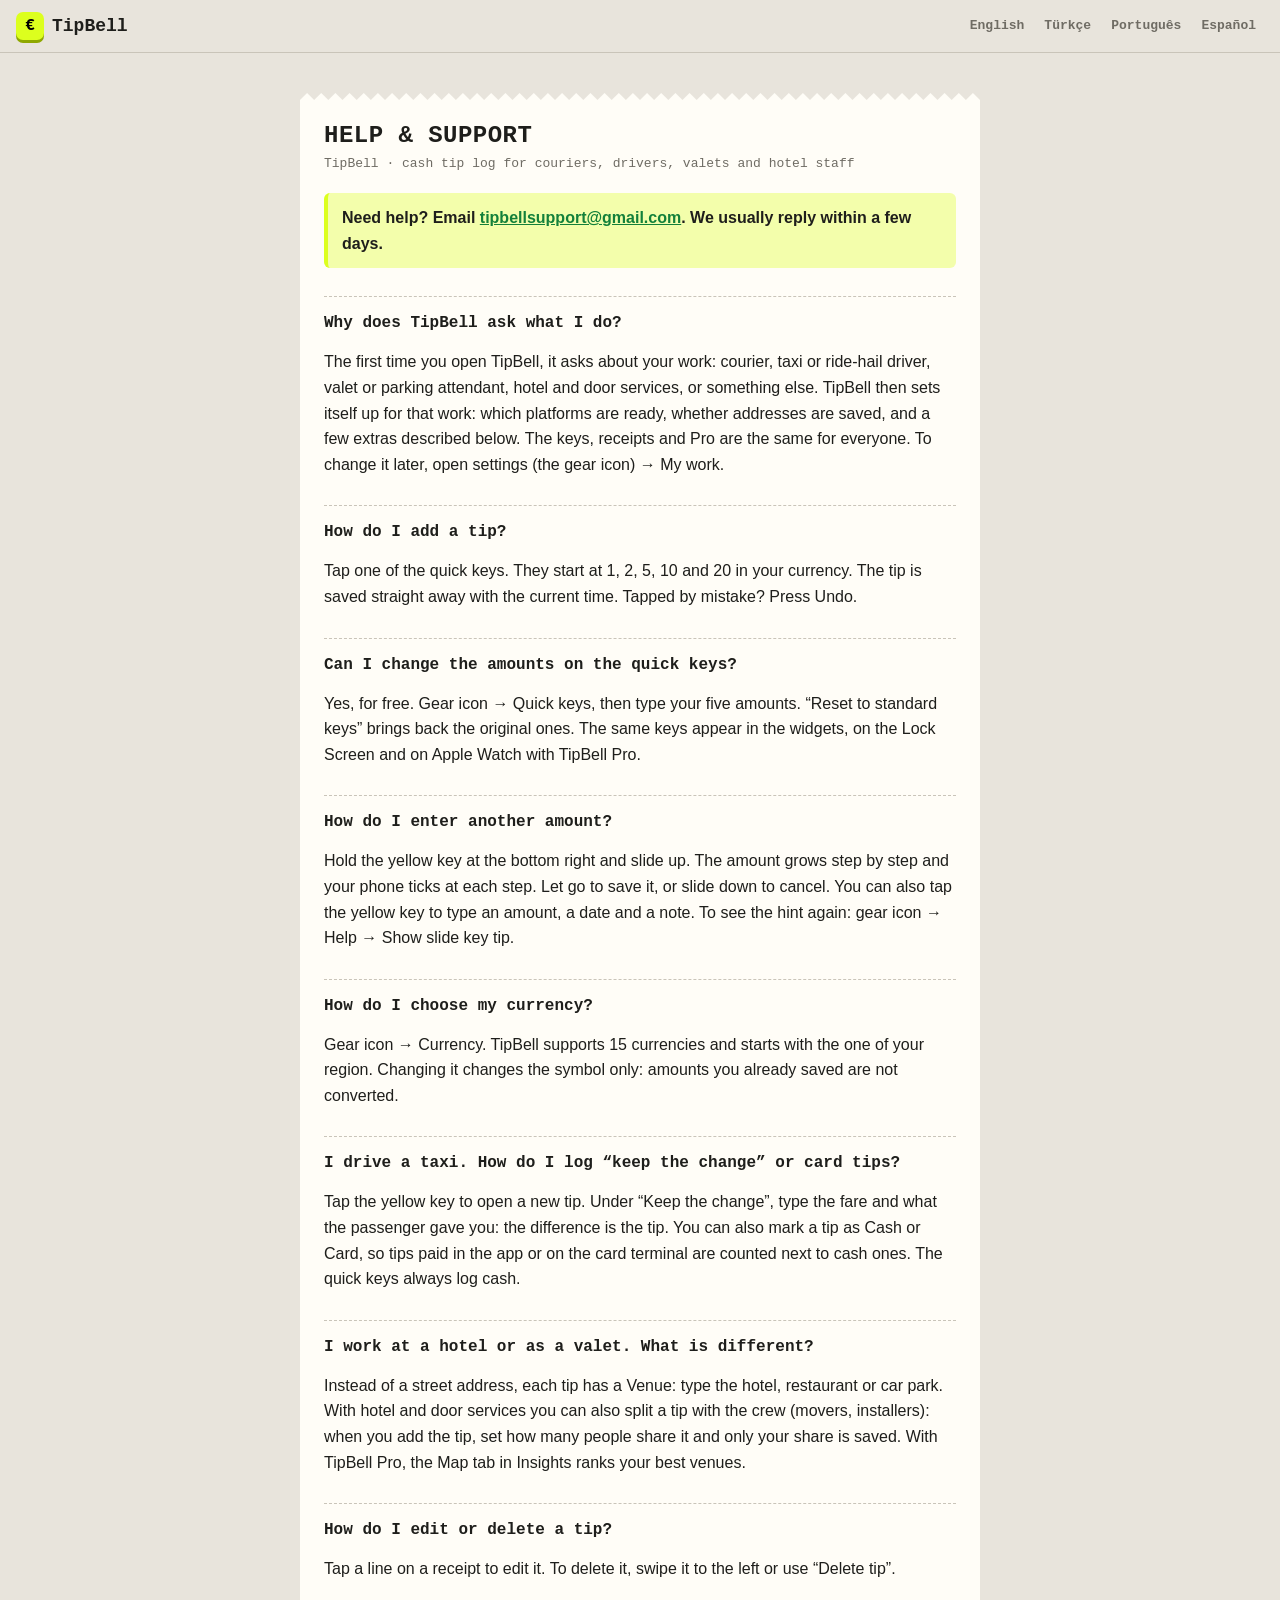
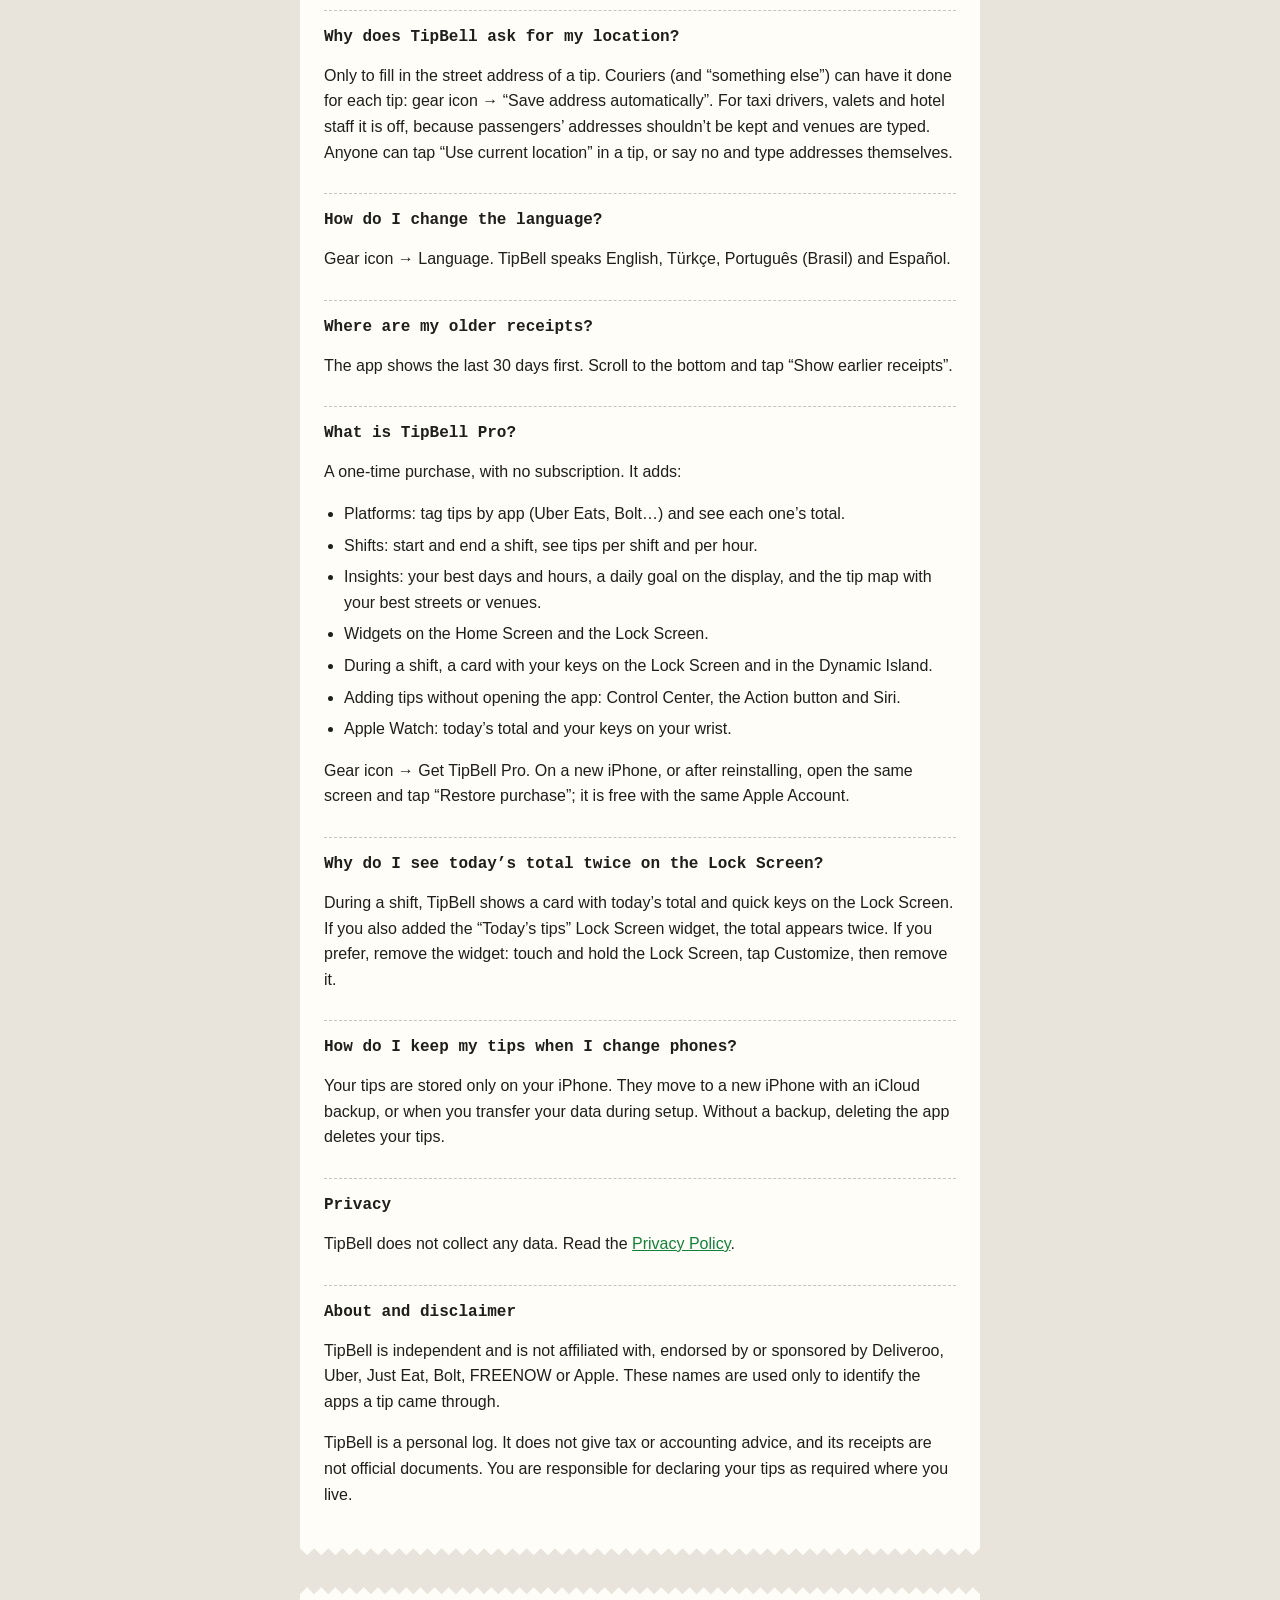
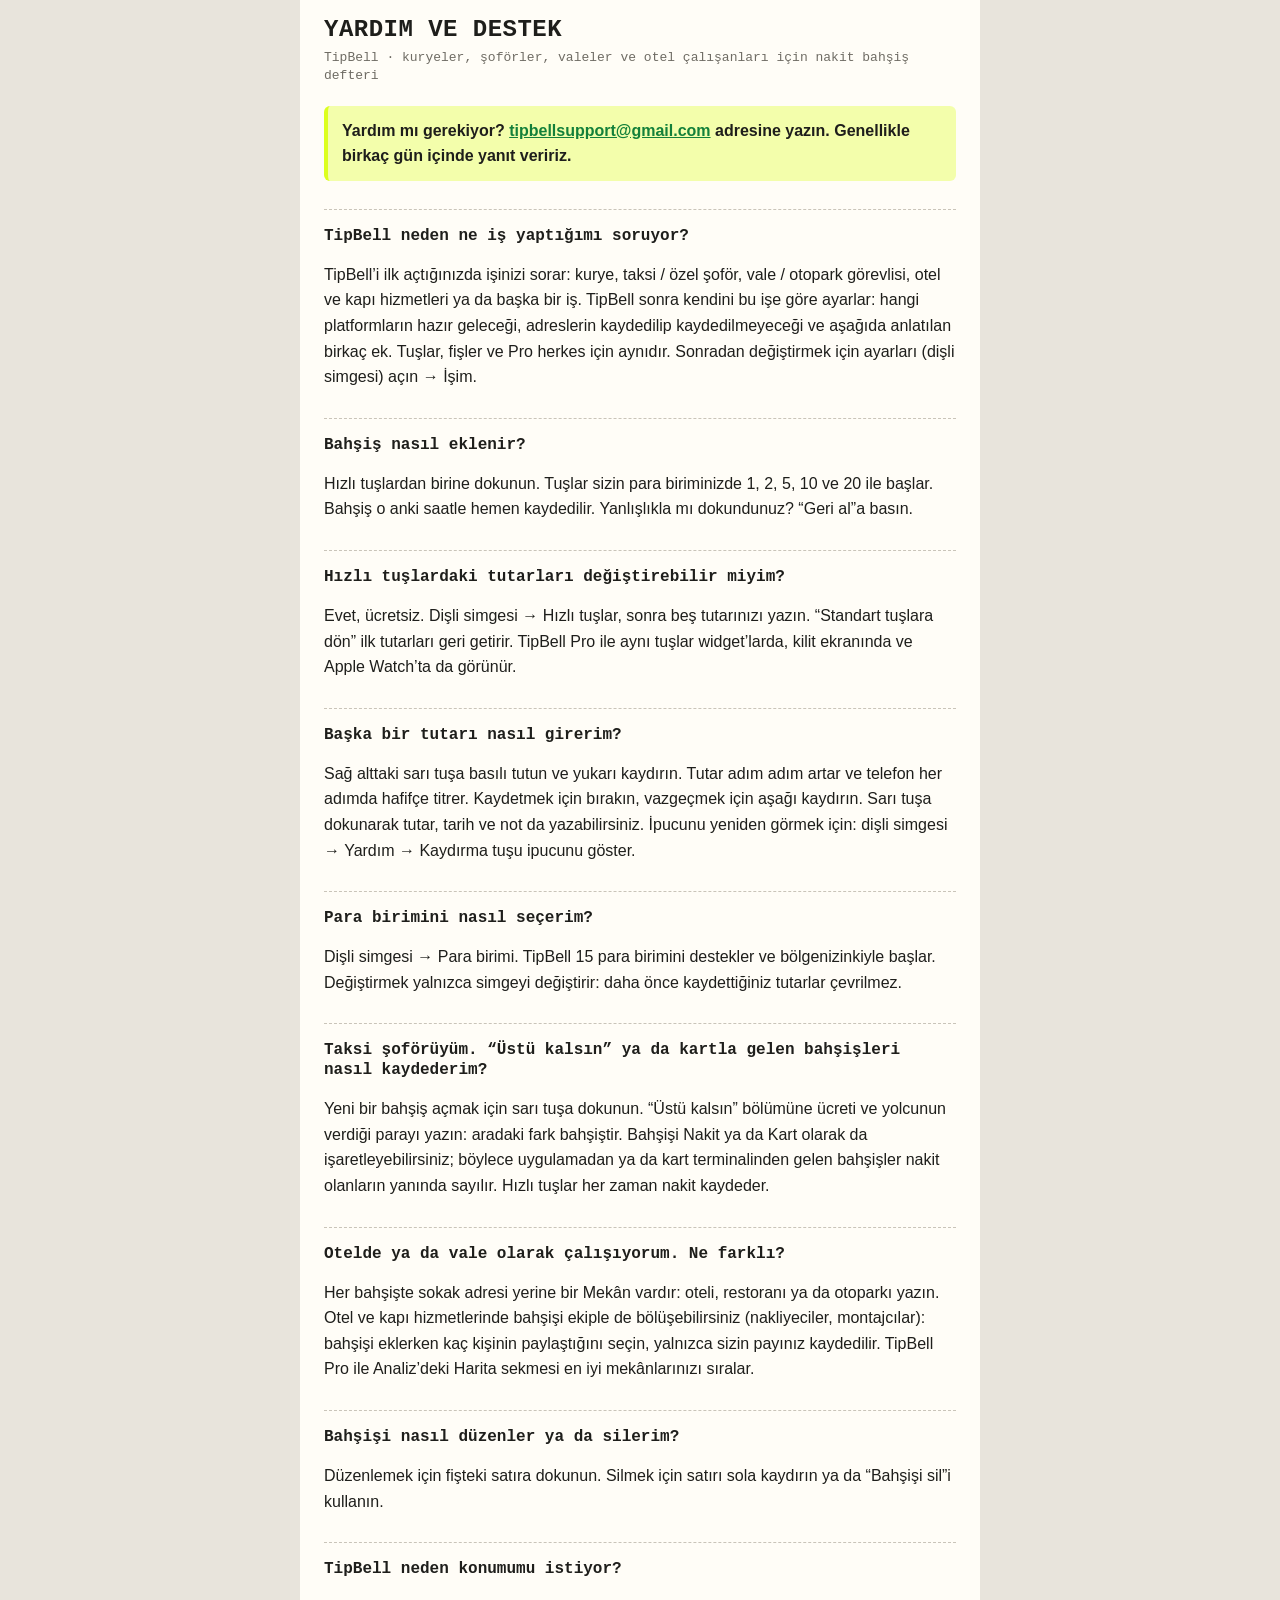
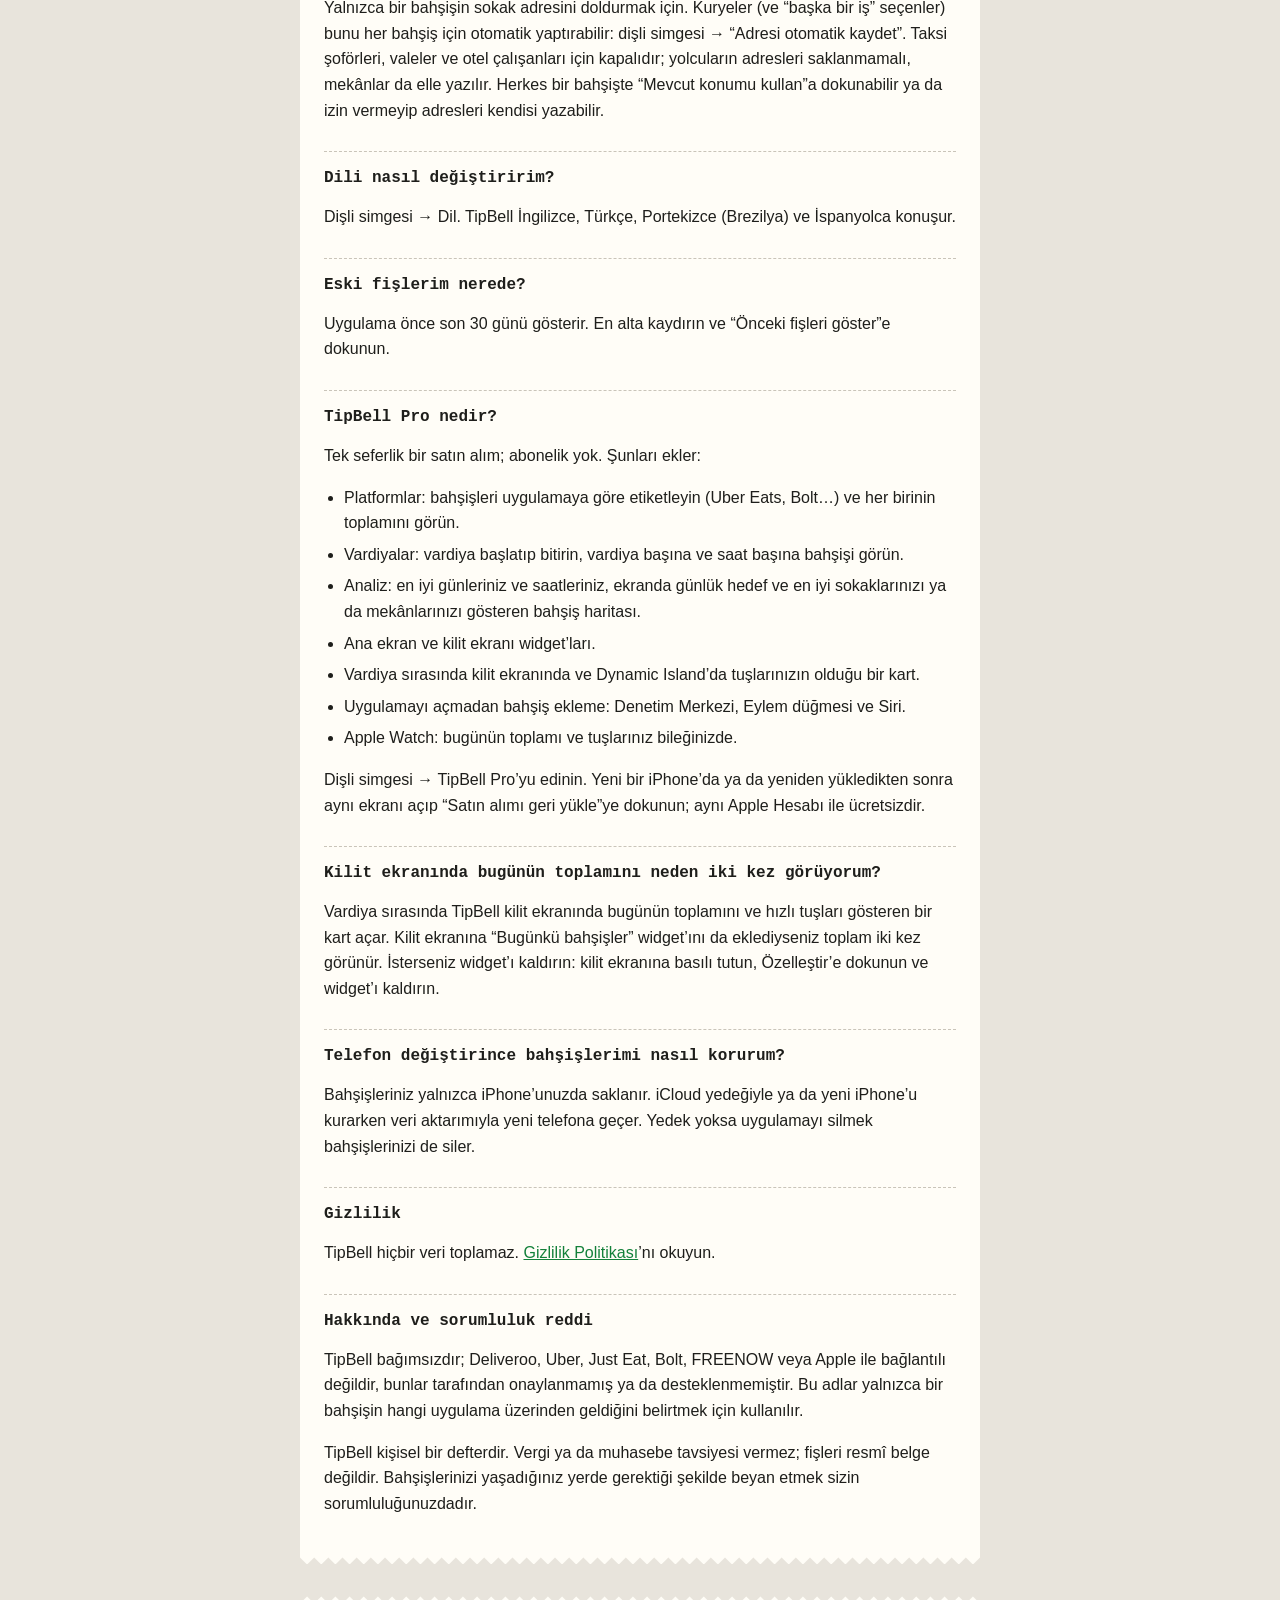
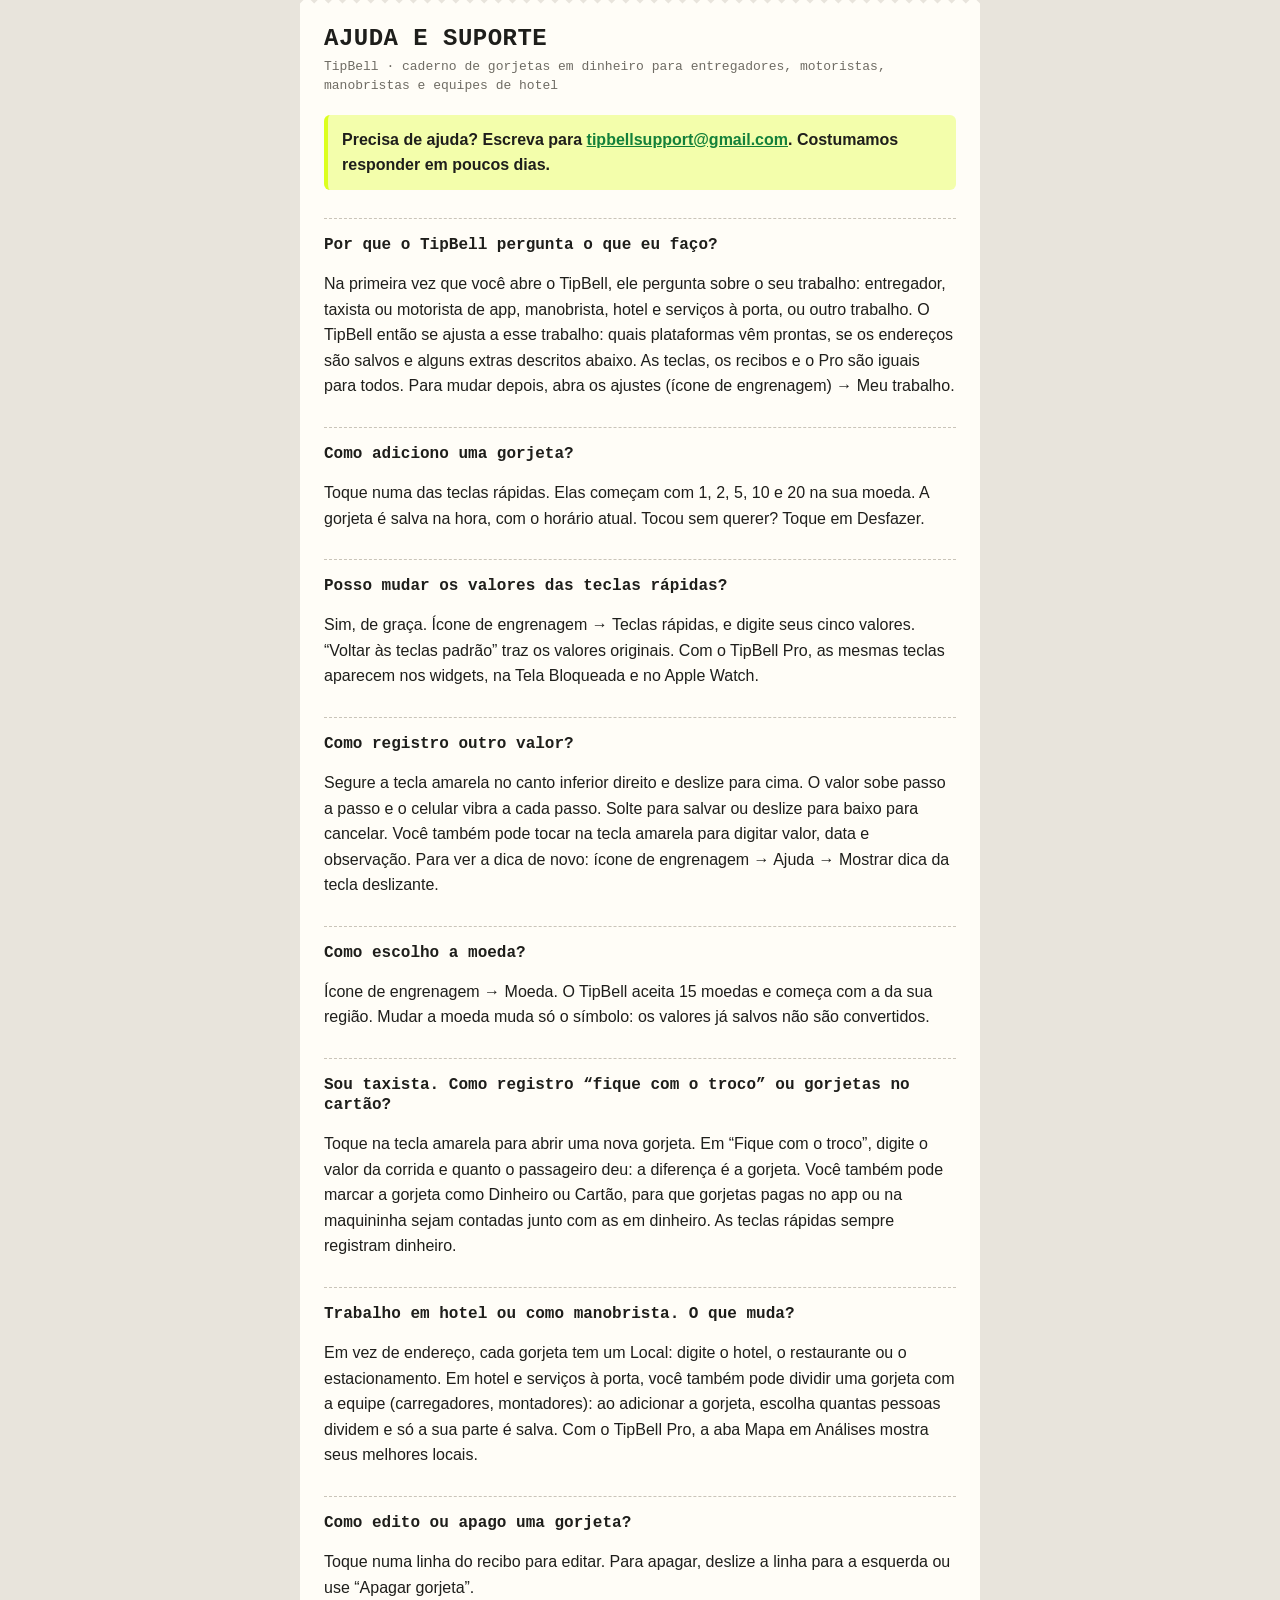
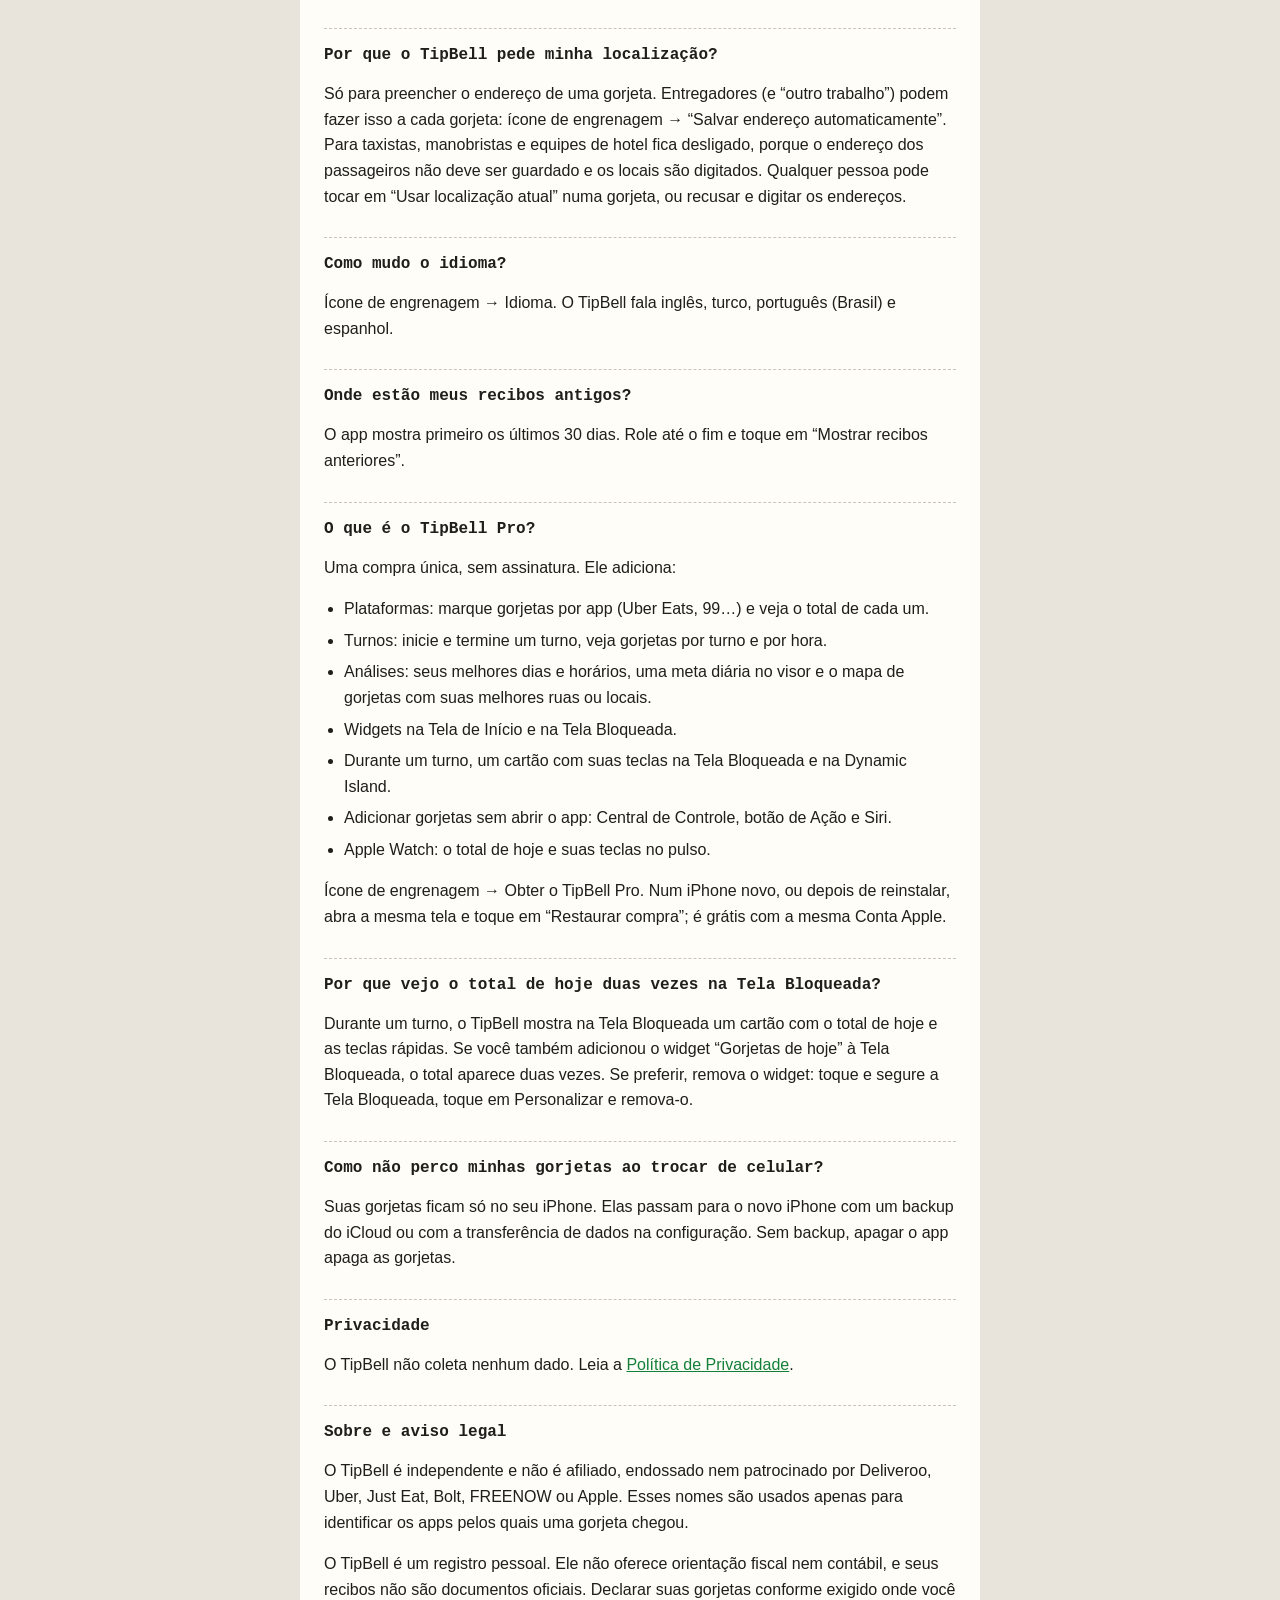
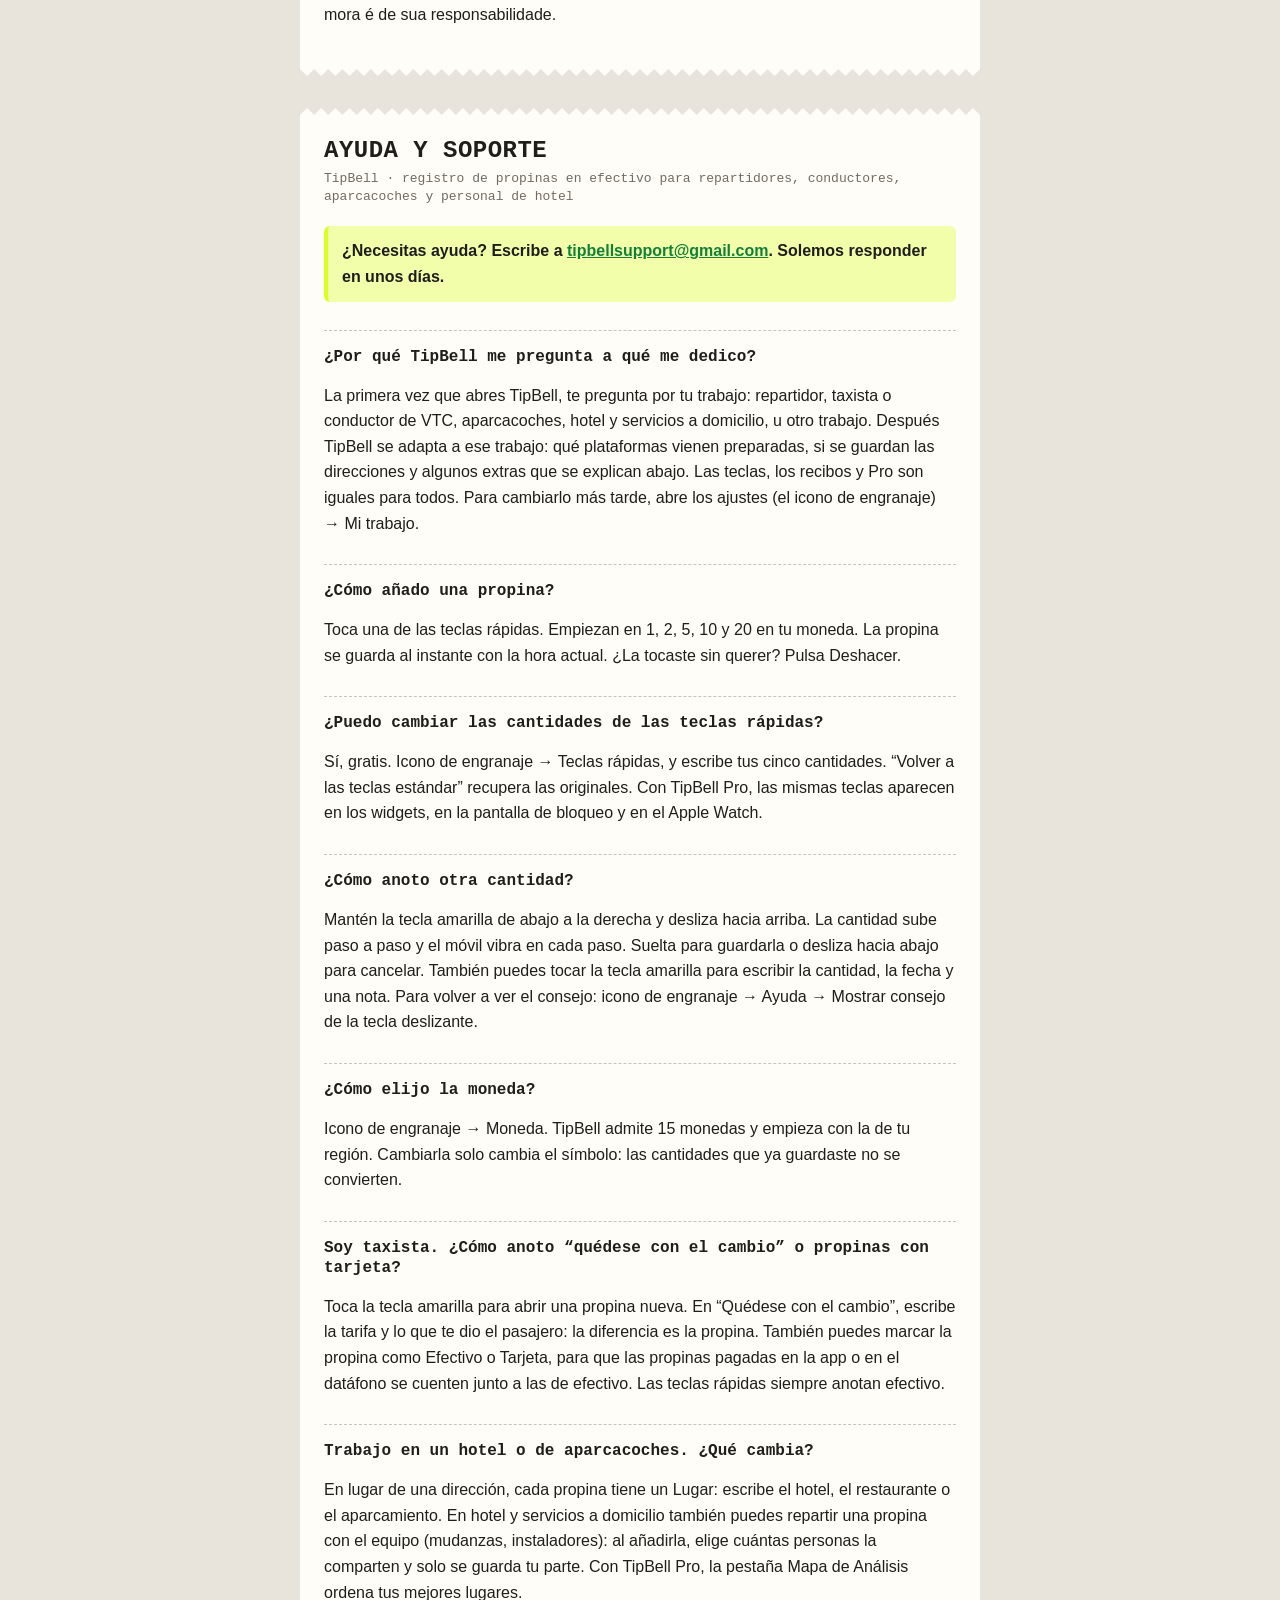
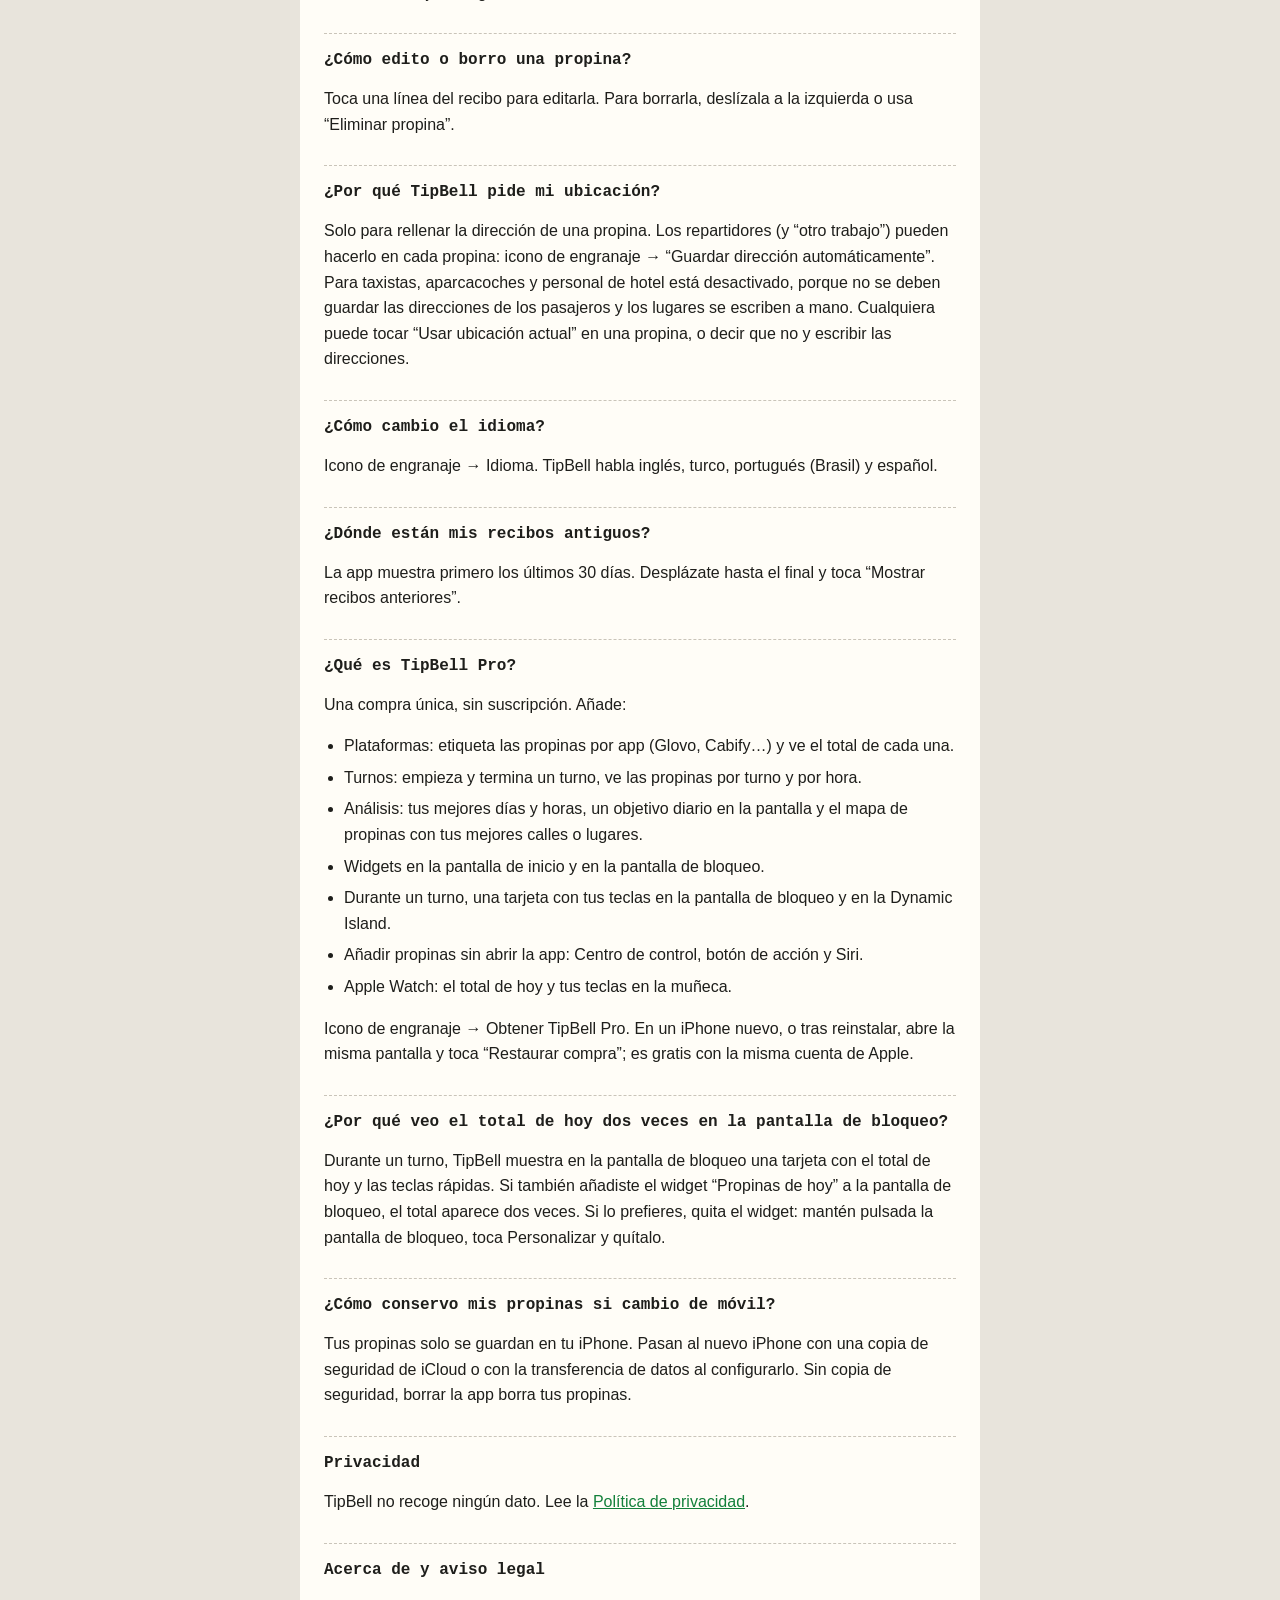
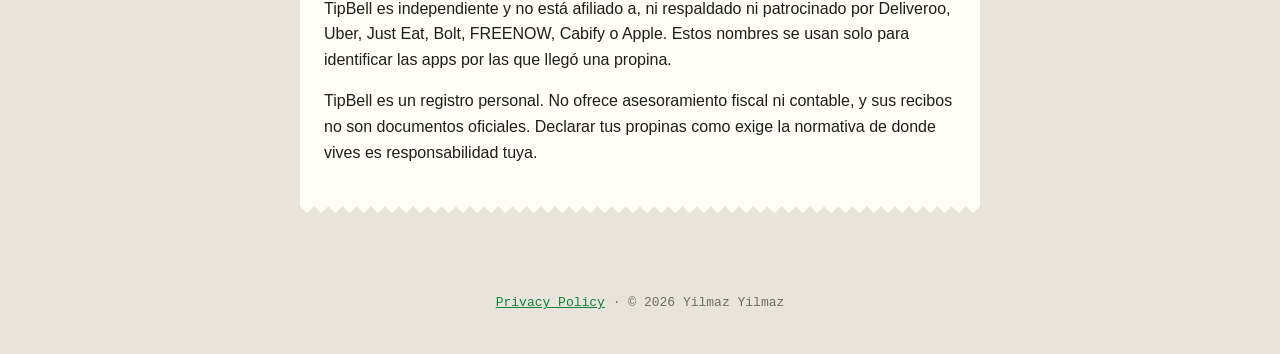
==== commit 2e5d3a57: "Add non-affiliation and not-tax-advice disclaimers" ====
--- a/index.html
+++ b/index.html
@@ -80,6 +80,10 @@
 
   <h2>Privacy</h2>
   <p>TipBell does not collect any data. Read the <a href="privacy.html#en">Privacy Policy</a>.</p>
+
+  <h2>About and disclaimer</h2>
+  <p>TipBell is independent and is not affiliated with, endorsed by or sponsored by Deliveroo, Uber, Just Eat, Bolt, FREENOW or Apple. These names are used only to identify the apps a tip came through.</p>
+  <p>TipBell is a personal log. It does not give tax or accounting advice, and its receipts are not official documents. You are responsible for declaring your tips as required where you live.</p>
 </article>
 
 <article class="receipt" id="tr" lang="tr">
@@ -141,6 +145,10 @@
 
   <h2>Gizlilik</h2>
   <p>TipBell hiçbir veri toplamaz. <a href="privacy.html#tr">Gizlilik Politikası</a>’nı okuyun.</p>
+
+  <h2>Hakkında ve sorumluluk reddi</h2>
+  <p>TipBell bağımsızdır; Deliveroo, Uber, Just Eat, Bolt, FREENOW veya Apple ile bağlantılı değildir, bunlar tarafından onaylanmamış ya da desteklenmemiştir. Bu adlar yalnızca bir bahşişin hangi uygulama üzerinden geldiğini belirtmek için kullanılır.</p>
+  <p>TipBell kişisel bir defterdir. Vergi ya da muhasebe tavsiyesi vermez; fişleri resmî belge değildir. Bahşişlerinizi yaşadığınız yerde gerektiği şekilde beyan etmek sizin sorumluluğunuzdadır.</p>
 </article>
 
 <article class="receipt" id="pt" lang="pt-BR">
@@ -202,6 +210,10 @@
 
   <h2>Privacidade</h2>
   <p>O TipBell não coleta nenhum dado. Leia a <a href="privacy.html#pt">Política de Privacidade</a>.</p>
+
+  <h2>Sobre e aviso legal</h2>
+  <p>O TipBell é independente e não é afiliado, endossado nem patrocinado por Deliveroo, Uber, Just Eat, Bolt, FREENOW ou Apple. Esses nomes são usados apenas para identificar os apps pelos quais uma gorjeta chegou.</p>
+  <p>O TipBell é um registro pessoal. Ele não oferece orientação fiscal nem contábil, e seus recibos não são documentos oficiais. Declarar suas gorjetas conforme exigido onde você mora é de sua responsabilidade.</p>
 </article>
 
 <article class="receipt" id="es" lang="es">
@@ -263,6 +275,10 @@
 
   <h2>Privacidad</h2>
   <p>TipBell no recoge ningún dato. Lee la <a href="privacy.html#es">Política de privacidad</a>.</p>
+
+  <h2>Acerca de y aviso legal</h2>
+  <p>TipBell es independiente y no está afiliado a, ni respaldado ni patrocinado por Deliveroo, Uber, Just Eat, Bolt, FREENOW, Cabify o Apple. Estos nombres se usan solo para identificar las apps por las que llegó una propina.</p>
+  <p>TipBell es un registro personal. No ofrece asesoramiento fiscal ni contable, y sus recibos no son documentos oficiales. Declarar tus propinas como exige la normativa de donde vives es responsabilidad tuya.</p>
 </article>
 
 </main>
